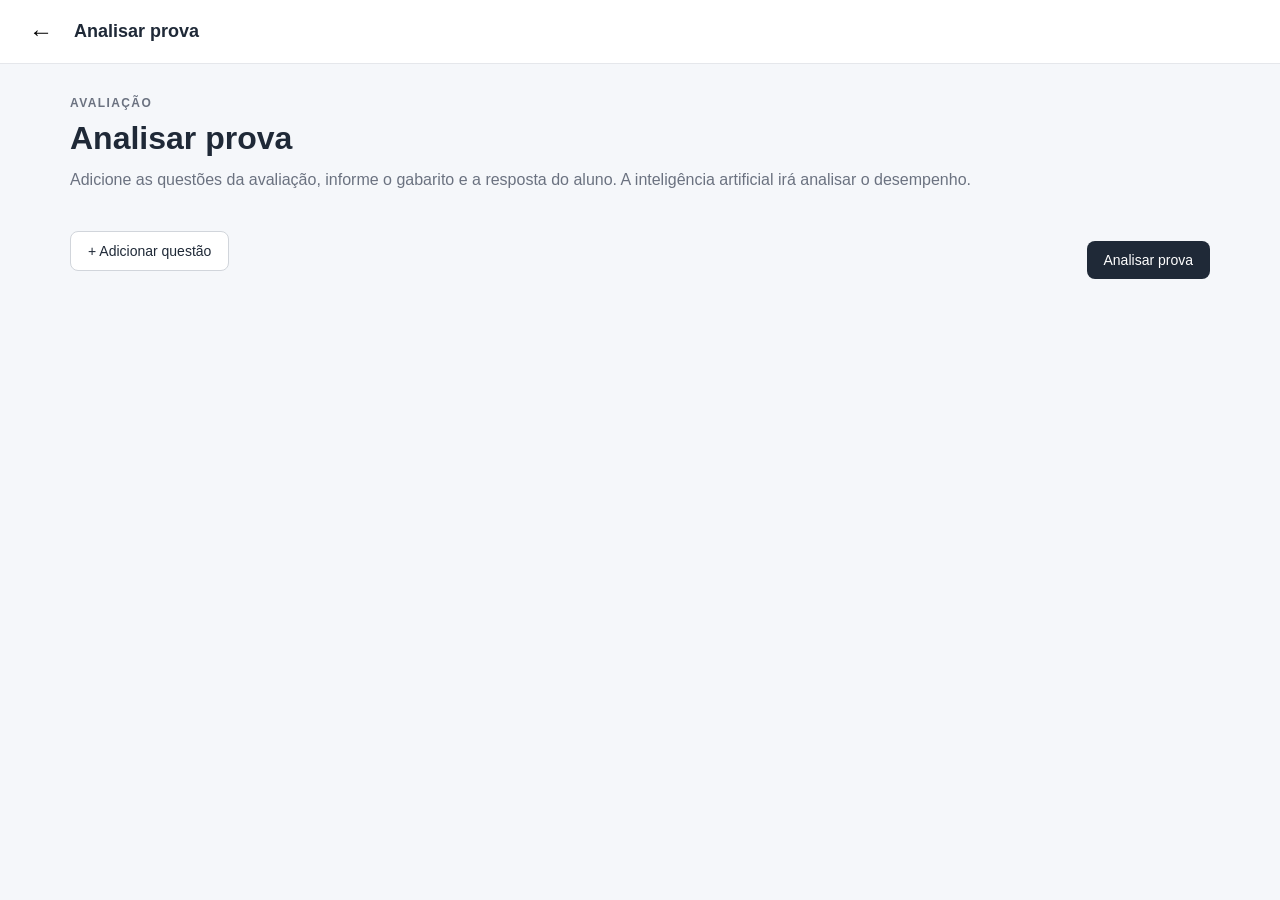
==== frontend/exam.html @ baf890ff "feat: integrate LLM analysis with authenticated frontend" ====
<!DOCTYPE html>
<html lang="pt-BR">

<head>
    <meta charset="UTF-8">
    <meta name="viewport" content="width=device-width, initial-scale=1.0">

    <title>Analisar Prova | Adaptive Learning</title>

    <link rel="stylesheet" href="css/style.css">
</head>

<body>

    <header class="topbar">

        <button id="back-button" class="back-button" type="button">
            ←
        </button>

        <div class="topbar-title">
            <span>Analisar prova</span>
        </div>

    </header>


    <main class="main-content">

        <div class="page-header">

            <p class="eyebrow">
                AVALIAÇÃO
            </p>

            <h1>Analisar prova</h1>

            <p>
                Adicione as questões da avaliação, informe o gabarito
                e a resposta do aluno. A inteligência artificial irá
                analisar o desempenho.
            </p>

        </div>


        <form id="exam-form">

            <div id="questions-container"></div>


            <div class="exam-actions">

                <button type="button" id="add-question" class="secondary-button">
                    + Adicionar questão
                </button>

                <button type="submit" class="primary-button">
                    Analisar prova
                </button>

            </div>

        </form>


        <div id="exam-message"></div>

    </main>


    <script src="js/exam.js"></script>

</body>

</html>
---- frontend/css/style.css ----
* {
    box-sizing: border-box;
    margin: 0;
    padding: 0;
}


body {
    font-family: Arial, sans-serif;
    background: #f5f7fa;
    color: #1f2937;
    min-height: 100vh;
}


/* TOPBAR */

.topbar {
    position: fixed;
    top: 0;
    left: 0;

    width: 100%;
    height: 64px;

    background: #ffffff;

    border-bottom: 1px solid #e5e7eb;

    display: flex;
    align-items: center;

    padding: 0 20px;

    z-index: 1000;
}


.menu-button {
    width: 42px;
    height: 42px;

    border: none;
    background: transparent;

    display: flex;
    flex-direction: column;

    justify-content: center;
    gap: 5px;

    cursor: pointer;
}


.menu-button span {
    display: block;

    width: 22px;
    height: 2px;

    background: #1f2937;

    border-radius: 2px;
}


.topbar-title {
    margin-left: 12px;

    font-size: 18px;
    font-weight: bold;
}


.topbar-user {
    margin-left: auto;

    font-size: 14px;
    color: #6b7280;
}


/* SIDEBAR */

.sidebar {
    position: fixed;

    top: 0;
    left: 0;

    width: 270px;
    height: 100vh;

    background: #ffffff;

    border-right: 1px solid #e5e7eb;

    transform: translateX(-100%);
    transition: transform 0.25s ease;

    z-index: 1100;

    display: flex;
    flex-direction: column;
}


.sidebar.open {
    transform: translateX(0);
}


.sidebar-header {
    height: 64px;

    display: flex;
    align-items: center;

    padding: 0 24px;

    border-bottom: 1px solid #e5e7eb;
}


.sidebar-header h2 {
    font-size: 18px;
}


.sidebar-nav {
    display: flex;
    flex-direction: column;

    padding: 20px 12px;
    gap: 6px;
}


.menu-item {
    width: 100%;

    border: none;
    background: transparent;

    padding: 12px 14px;

    border-radius: 8px;

    display: flex;
    align-items: center;

    gap: 12px;

    font-size: 15px;
    text-align: left;

    cursor: pointer;

    color: #4b5563;
}


.menu-item:hover {
    background: #f3f4f6;
}


.menu-item.active {
    background: #e9eefc;
    color: #1d4ed8;
    font-weight: bold;
}


.sidebar-footer {
    margin-top: auto;

    padding: 12px;

    border-top: 1px solid #e5e7eb;
}


.menu-item.logout:hover {
    background: #fee2e2;
    color: #b91c1c;
}


/* OVERLAY */

.overlay {
    position: fixed;

    inset: 0;

    background: rgba(0, 0, 0, 0.25);

    opacity: 0;
    pointer-events: none;

    transition: opacity 0.2s ease;

    z-index: 1050;
}


.overlay.active {
    opacity: 1;
    pointer-events: auto;
}


/* MAIN */

.main-content {
    padding: 96px 30px 40px;

    max-width: 1200px;

    margin: 0 auto;
}


.content-section {
    display: none;
}


.content-section.active-section {
    display: block;
}


/* TEXTOS */

.welcome-section {
    margin-bottom: 35px;
}


.eyebrow {
    font-size: 12px;
    font-weight: bold;

    letter-spacing: 1.4px;

    color: #6b7280;

    margin-bottom: 10px;
}


.welcome-section h1 {
    font-size: 36px;

    margin-bottom: 12px;
}


.welcome-text {
    max-width: 650px;

    color: #6b7280;

    line-height: 1.6;
}


.page-header {
    margin-bottom: 30px;
}


.page-header h1 {
    font-size: 32px;

    margin-bottom: 10px;
}


.page-header p:last-child {
    color: #6b7280;
    line-height: 1.6;
}


/* CARDS */

.dashboard-grid {
    display: grid;

    grid-template-columns: repeat(2, 1fr);

    gap: 20px;

    margin-bottom: 20px;
}


.dashboard-card {
    background: #ffffff;

    border: 1px solid #e5e7eb;

    border-radius: 14px;

    padding: 25px;

    box-shadow: 0 4px 14px rgba(0, 0, 0, 0.04);
}


.dashboard-card h3 {
    margin-bottom: 10px;
}


.dashboard-card p {
    color: #6b7280;

    line-height: 1.6;
}


.highlight-card {
    grid-column: span 2;

    display: flex;

    align-items: flex-start;

    gap: 20px;
}


.card-icon {
    font-size: 30px;
}


.primary-button {
    margin-top: 18px;

    padding: 11px 17px;

    border: none;

    border-radius: 8px;

    background: #1f2937;

    color: #ffffff;

    cursor: pointer;

    font-size: 14px;
}


.primary-button:hover {
    opacity: 0.9;
}


.empty-state {
    margin-top: 20px;

    padding: 15px;

    background: #f9fafb;

    border-radius: 8px;

    display: flex;
    flex-direction: column;

    gap: 5px;
}


.empty-state strong {
    font-size: 14px;
}


.empty-state span {
    font-size: 13px;
    color: #9ca3af;
}


/* INFO */

.info-card {
    background: #111827;

    color: white;

    border-radius: 14px;

    padding: 30px;

    display: grid;

    grid-template-columns: 1fr 1fr;

    gap: 35px;
}


.info-card .eyebrow {
    color: #9ca3af;
}


.info-card h2 {
    margin-bottom: 12px;
}


.info-card p {
    color: #d1d5db;

    line-height: 1.6;
}


.steps {
    display: flex;
    flex-direction: column;

    gap: 18px;
}


.step {
    display: flex;
    gap: 12px;
}


.step>span {
    min-width: 30px;
    height: 30px;

    border-radius: 50%;

    background: #374151;

    display: flex;
    align-items: center;
    justify-content: center;

    font-weight: bold;
}


.step strong {
    display: block;
    margin-bottom: 3px;
}


.step p {
    font-size: 14px;
}


/* COMING SOON */

.coming-soon-card {
    text-align: center;

    max-width: 700px;

    margin: 0 auto;

    padding: 50px;
}


.large-icon {
    display: block;

    font-size: 48px;

    margin-bottom: 20px;
}


.coming-soon-card h2 {
    margin-bottom: 12px;
}


.empty-large {
    text-align: center;

    padding: 70px 30px;

    max-width: 700px;

    margin: 0 auto;
}


/* PROFILE */

.profile-card {
    background: white;

    border: 1px solid #e5e7eb;

    border-radius: 14px;

    padding: 30px;

    display: flex;

    align-items: center;

    gap: 25px;

    max-width: 700px;
}


.profile-avatar {
    width: 80px;
    height: 80px;

    border-radius: 50%;

    background: #1f2937;
    color: white;

    display: flex;
    align-items: center;
    justify-content: center;

    font-size: 30px;
    font-weight: bold;
}


.profile-label {
    display: block;

    color: #9ca3af;

    font-size: 12px;

    margin-bottom: 5px;

    text-transform: uppercase;

    letter-spacing: 0.8px;
}


.profile-info h2 {
    margin-bottom: 18px;
}


.profile-info p {
    color: #6b7280;
}


/* ABOUT */

.section-title {
    margin-top: 30px;
    margin-bottom: 15px;
}


.technology-list {
    display: flex;

    flex-wrap: wrap;

    gap: 8px;
}


.technology-list span {
    background: #f3f4f6;

    padding: 7px 11px;

    border-radius: 6px;

    font-size: 13px;
}


.project-author {
    margin-top: 30px;

    color: #6b7280;
}


/* RESPONSIVE */

@media (max-width: 800px) {

    .dashboard-grid {
        grid-template-columns: 1fr;
    }


    .highlight-card {
        grid-column: span 1;
    }


    .info-card {
        grid-template-columns: 1fr;
    }


    .main-content {
        padding: 90px 18px 30px;
    }


    .welcome-section h1 {
        font-size: 30px;
    }


    .topbar-user {
        display: none;
    }

}

/* AUTH */

.auth-container {
    min-height: 100vh;

    display: flex;
    align-items: center;
    justify-content: center;

    padding: 20px;
}


.auth-card {
    width: 100%;
    max-width: 400px;

    background: #ffffff;

    padding: 32px;

    border-radius: 14px;

    border: 1px solid #e5e7eb;

    box-shadow: 0 8px 30px rgba(0, 0, 0, 0.06);
}


.auth-card h1 {
    text-align: center;

    margin-bottom: 8px;
}


.auth-subtitle {
    text-align: center;

    color: #6b7280;

    margin-bottom: 24px;
}


.form-group {
    margin-bottom: 18px;
}


.form-group label {
    display: block;

    margin-bottom: 6px;

    font-size: 14px;
}


.form-group input {
    width: 100%;

    padding: 11px 12px;

    border: 1px solid #d1d5db;

    border-radius: 8px;

    font-size: 15px;

    outline: none;
}


.form-group input:focus {
    border-color: #1d4ed8;
}


.auth-card form button {
    width: 100%;

    padding: 11px;

    border: none;

    border-radius: 8px;

    background: #1f2937;

    color: white;

    font-size: 15px;

    cursor: pointer;
}


.auth-card form button:hover {
    opacity: 0.9;
}


#login-message,
#register-message {
    margin-top: 15px;

    text-align: center;

    color: #6b7280;

    font-size: 14px;
}


.auth-link {
    margin-top: 20px;

    text-align: center;

    color: #6b7280;

    font-size: 14px;
}


.auth-link a {
    color: #1d4ed8;

    text-decoration: none;

    font-weight: bold;
}

.back-button {
    width: 42px;
    height: 42px;

    border: none;
    background: transparent;

    font-size: 24px;

    cursor: pointer;
}


.question-card {
    background: #ffffff;

    border: 1px solid #e5e7eb;
    border-radius: 14px;

    padding: 24px;

    margin-bottom: 20px;

    box-shadow: 0 4px 14px rgba(0, 0, 0, 0.04);
}


.question-card-header {
    display: flex;

    justify-content: space-between;
    align-items: center;

    margin-bottom: 22px;
}


.question-card-header h2 {
    font-size: 20px;
}


.remove-question {
    border: none;

    background: transparent;

    color: #b91c1c;

    cursor: pointer;

    font-size: 13px;
}


.form-group {
    margin-bottom: 18px;
}


.form-group label {
    display: block;

    margin-bottom: 7px;

    font-weight: bold;

    font-size: 14px;
}


.form-group textarea {
    width: 100%;

    min-height: 110px;

    padding: 12px;

    border: 1px solid #d1d5db;

    border-radius: 8px;

    resize: vertical;

    font-family: inherit;

    font-size: 14px;
}


.form-group textarea:focus {
    outline: none;

    border-color: #6b7280;

    box-shadow: 0 0 0 2px rgba(107, 114, 128, 0.1);
}


.exam-actions {
    display: flex;

    justify-content: space-between;
    align-items: center;

    gap: 15px;

    margin-top: 25px;
}


.secondary-button {
    padding: 11px 17px;

    border: 1px solid #d1d5db;

    border-radius: 8px;

    background: #ffffff;

    color: #1f2937;

    cursor: pointer;

    font-size: 14px;
}


.secondary-button:hover {
    background: #f3f4f6;
}


#exam-message {
    margin-top: 20px;

    text-align: center;

    color: #6b7280;
}


@media (max-width: 600px) {

    .exam-actions {
        flex-direction: column;
    }


    .exam-actions button {
        width: 100%;
    }

}

.performance-card {
    background: #ffffff;

    border: 1px solid #e5e7eb;

    border-radius: 14px;

    padding: 25px;

    margin-bottom: 35px;

    display: grid;

    grid-template-columns: repeat(4, 1fr);

    gap: 15px;

    box-shadow: 0 4px 14px rgba(0, 0, 0, 0.04);
}


.performance-item {
    display: flex;

    flex-direction: column;

    gap: 8px;

    padding: 10px;
}


.performance-label {
    color: #9ca3af;

    font-size: 12px;

    text-transform: uppercase;

    letter-spacing: 0.8px;
}


.performance-item strong {
    font-size: 28px;
}


.results-header {
    margin-bottom: 18px;
}


.question-result {
    background: #ffffff;

    border: 1px solid #e5e7eb;

    border-left: 4px solid #9ca3af;

    border-radius: 12px;

    padding: 24px;

    margin-bottom: 18px;

    box-shadow: 0 4px 14px rgba(0, 0, 0, 0.04);
}


.question-result.correct-result {
    border-left-color: #16a34a;
}


.question-result.incorrect-result {
    border-left-color: #dc2626;
}


.question-result-header {
    display: flex;

    align-items: center;

    justify-content: space-between;

    gap: 15px;

    margin-bottom: 22px;
}


.result-title {
    display: flex;

    align-items: center;

    gap: 10px;
}


.result-title h3 {
    font-size: 18px;
}


.status-icon {
    width: 30px;
    height: 30px;

    border-radius: 50%;

    display: flex;
    align-items: center;
    justify-content: center;

    font-weight: bold;
}


.correct-result .status-icon {
    background: #dcfce7;

    color: #15803d;
}


.incorrect-result .status-icon {
    background: #fee2e2;

    color: #b91c1c;
}


.topic-badge {
    padding: 6px 10px;

    border-radius: 6px;

    background: #f3f4f6;

    color: #4b5563;

    font-size: 12px;

    font-weight: bold;
}


.analysis-block {
    padding-top: 17px;

    margin-top: 17px;

    border-top: 1px solid #f0f0f0;
}


.analysis-label {
    display: block;

    margin-bottom: 7px;

    color: #9ca3af;

    font-size: 12px;

    text-transform: uppercase;

    letter-spacing: 0.7px;

    font-weight: bold;
}


.analysis-block p {
    color: #4b5563;

    line-height: 1.6;
}


.analysis-block ul {
    padding-left: 20px;

    color: #4b5563;

    line-height: 1.7;
}


.error-block {
    color: #991b1b;
}


.recommendations-card {
    margin-top: 35px;

    background: #ffffff;

    border: 1px solid #e5e7eb;

    border-radius: 14px;

    padding: 28px;

    box-shadow: 0 4px 14px rgba(0, 0, 0, 0.04);
}


.recommendations-card h2 {
    margin-bottom: 10px;
}


.recommendations-card>div>p:last-child {
    color: #6b7280;

    line-height: 1.6;
}


.recommendations-list {
    margin-top: 22px;

    padding-left: 20px;

    color: #4b5563;

    line-height: 1.8;
}


@media (max-width: 700px) {

    .performance-card {
        grid-template-columns: repeat(2, 1fr);
    }


    .question-result-header {
        align-items: flex-start;

        flex-direction: column;
    }


    .topic-badge {
        align-self: flex-start;
    }

}


@media (max-width: 450px) {

    .performance-card {
        grid-template-columns: 1fr;
    }

}
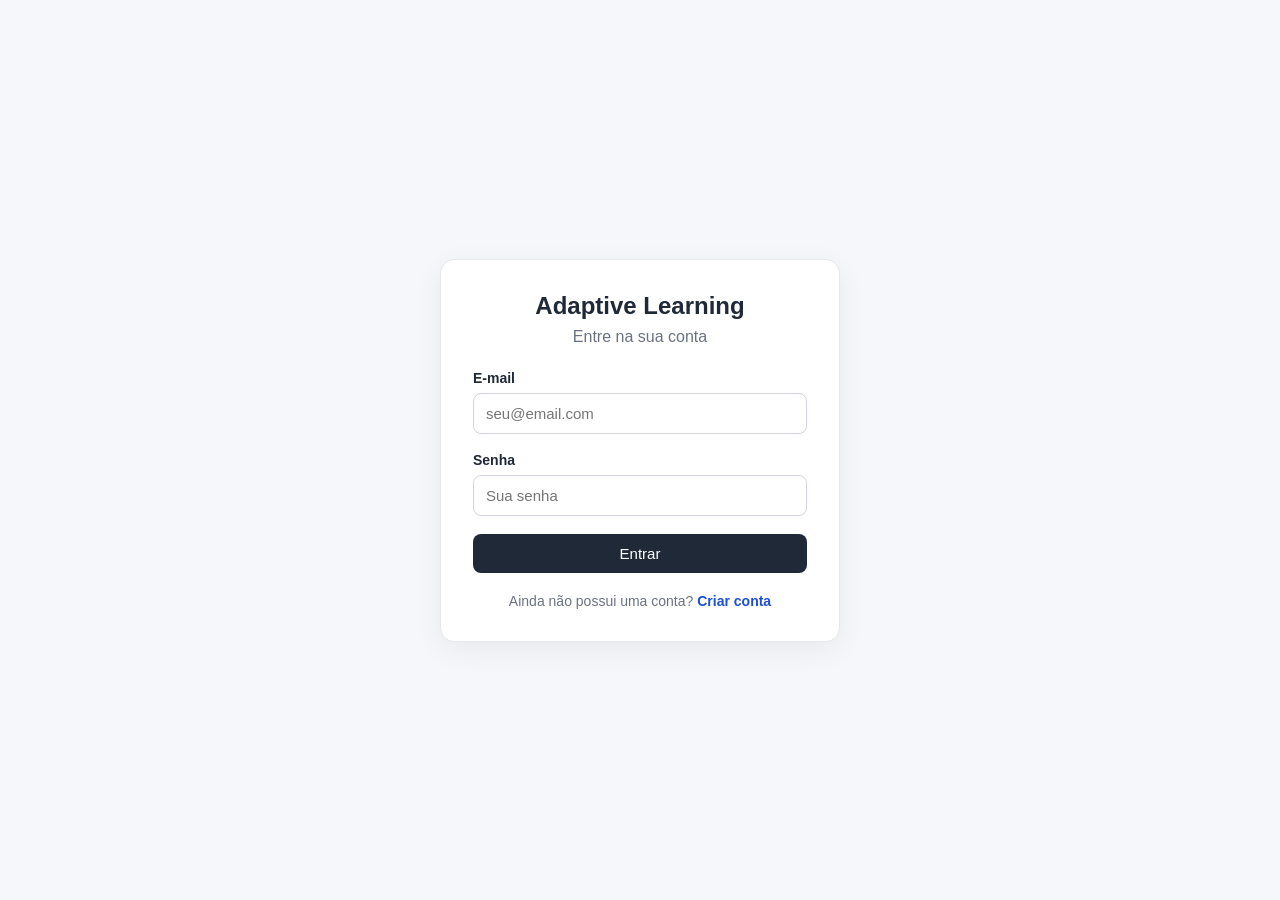
==== commit 792a44a6: "More OCR stuff" ====
--- a/frontend/exam.html
+++ b/frontend/exam.html
@@ -4,73 +4,28 @@
 <head>
     <meta charset="UTF-8">
     <meta name="viewport" content="width=device-width, initial-scale=1.0">
-
-    <title>Analisar Prova | Adaptive Learning</title>
-
+    <title>Avaliações | Adaptive Learning</title>
     <link rel="stylesheet" href="css/style.css">
 </head>
 
 <body>
-
     <header class="topbar">
-
-        <button id="back-button" class="back-button" type="button">
-            ←
-        </button>
-
-        <div class="topbar-title">
-            <span>Analisar prova</span>
-        </div>
-
+        <button id="back-button" class="back-button" type="button" aria-label="Voltar ao painel">←</button>
+        <div class="topbar-title"><span>Avaliações</span></div>
     </header>
 
-
     <main class="main-content">
-
         <div class="page-header">
-
-            <p class="eyebrow">
-                AVALIAÇÃO
-            </p>
-
-            <h1>Analisar prova</h1>
-
-            <p>
-                Adicione as questões da avaliação, informe o gabarito
-                e a resposta do aluno. A inteligência artificial irá
-                analisar o desempenho.
-            </p>
-
+            <p class="eyebrow">QUESTÕES E CORREÇÃO</p>
+            <h1 id="workflow-title">Carregando...</h1>
+            <p id="workflow-description">Preparando seu espaço de avaliações.</p>
         </div>
-
-
-        <form id="exam-form">
-
-            <div id="questions-container"></div>
-
-
-            <div class="exam-actions">
-
-                <button type="button" id="add-question" class="secondary-button">
-                    + Adicionar questão
-                </button>
-
-                <button type="submit" class="primary-button">
-                    Analisar prova
-                </button>
-
-            </div>
-
-        </form>
-
-
-        <div id="exam-message"></div>
-
+        <div id="exam-workflow" aria-live="polite">
+            <div class="empty-state"><strong>Carregando</strong><span>Conectando à API...</span></div>
+        </div>
     </main>
 
-
     <script src="js/exam.js"></script>
-
 </body>
 
-</html>+</html>
--- a/frontend/css/style.css
+++ b/frontend/css/style.css
@@ -13,6 +13,134 @@
 }
 
 
+.ocr-group {
+    border-top: 1px solid #e5e7eb;
+    margin-top: 20px;
+    padding-top: 20px;
+}
+
+
+.field-help,
+.ocr-status {
+    color: #6b7280;
+    font-size: 14px;
+    line-height: 1.45;
+    margin-top: 8px;
+}
+
+
+.ocr-controls {
+    align-items: center;
+    display: flex;
+    flex-wrap: wrap;
+    gap: 10px;
+    margin-top: 12px;
+}
+
+
+.ocr-controls input,
+.ocr-controls select {
+    background: #ffffff;
+    border: 1px solid #d1d5db;
+    border-radius: 6px;
+    color: #374151;
+    padding: 10px;
+}
+
+
+.ocr-controls .secondary-button {
+    margin: 0;
+}
+
+
+.answer-image-preview {
+    border: 1px solid #d1d5db;
+    border-radius: 8px;
+    cursor: crosshair;
+    display: block;
+    height: auto;
+    margin-top: 14px;
+    max-height: 70vh;
+    max-width: 100%;
+    touch-action: none;
+}
+
+
+.crop-controls {
+    align-items: center;
+    display: flex;
+    flex-wrap: wrap;
+    gap: 10px;
+    margin-top: 12px;
+}
+
+
+.crop-controls[hidden],
+.answer-image-preview[hidden] {
+    display: none;
+}
+
+
+.crop-controls span {
+    color: #4b5563;
+    font-size: 14px;
+    margin-right: 4px;
+}
+
+
+.crop-controls .secondary-button {
+    margin: 0;
+}
+
+
+.transcribe-answer:disabled,
+.use-image-crop:disabled {
+    cursor: not-allowed;
+    opacity: 0.55;
+}
+
+
+.analysis-duration {
+    color: #6b7280;
+    font-size: 14px;
+    margin: 12px 0 24px;
+    text-align: center;
+}
+
+
+.study-plan-item {
+    border-top: 1px solid #e5e7eb;
+    padding: 18px 0;
+}
+
+
+.study-plan-item:first-child {
+    border-top: 0;
+    padding-top: 0;
+}
+
+
+.study-plan-item h3 {
+    margin: 0;
+}
+
+
+.study-plan-item p {
+    line-height: 1.5;
+}
+
+
+.study-plan-item ul {
+    margin: 8px 0 14px;
+}
+
+
+.study-plan-meta {
+    color: #6b7280;
+    font-size: 14px;
+}
+
+
 /* TOPBAR */
 
 .topbar {
@@ -1191,4 +1319,872 @@
         grid-template-columns: 1fr;
     }
 
-}+}
+
+.users-list {
+    display: flex;
+    flex-direction: column;
+}
+
+
+.user-row {
+    padding: 18px 0;
+
+    border-bottom: 1px solid #e5e7eb;
+
+    display: flex;
+    align-items: center;
+    justify-content: space-between;
+
+    gap: 20px;
+}
+
+
+.user-row:last-child {
+    border-bottom: none;
+}
+
+
+.user-info {
+    display: flex;
+    flex-direction: column;
+
+    gap: 5px;
+}
+
+
+.user-info strong {
+    font-size: 15px;
+}
+
+
+.user-info span {
+    font-size: 13px;
+    color: #6b7280;
+}
+
+
+.user-meta {
+    display: flex;
+    align-items: center;
+
+    gap: 12px;
+}
+
+
+.role-badge {
+    padding: 5px 9px;
+
+    border-radius: 6px;
+
+    font-size: 11px;
+
+    font-weight: bold;
+}
+
+
+.role-badge.admin {
+    background: #ede9fe;
+    color: #6d28d9;
+}
+
+
+.role-badge.student {
+    background: #e0f2fe;
+    color: #0369a1;
+}
+
+
+.user-id {
+    color: #9ca3af;
+
+    font-size: 12px;
+}
+
+
+@media (max-width: 650px) {
+
+    .user-row {
+        align-items: flex-start;
+
+        flex-direction: column;
+    }
+
+
+    .user-meta {
+        width: 100%;
+    }
+
+}
+
+/* ============================== */
+/* ADMIN - USUÁRIOS               */
+/* ============================== */
+
+.users-list {
+    display: flex;
+    flex-direction: column;
+}
+
+
+.user-row {
+    display: grid;
+
+    grid-template-columns: 1fr auto auto;
+
+    align-items: center;
+
+    gap: 24px;
+
+    padding: 20px 0;
+
+    border-bottom: 1px solid #e5e7eb;
+}
+
+
+.user-row:last-child {
+    border-bottom: none;
+}
+
+
+.user-main {
+    display: flex;
+
+    align-items: center;
+
+    gap: 14px;
+
+    min-width: 0;
+}
+
+
+.user-avatar {
+    width: 44px;
+    height: 44px;
+
+    flex-shrink: 0;
+
+    border-radius: 50%;
+
+    background: #e5e7eb;
+
+    display: flex;
+    align-items: center;
+    justify-content: center;
+
+    font-size: 17px;
+    font-weight: bold;
+
+    color: #374151;
+}
+
+
+.user-avatar.admin {
+    background: #ede9fe;
+    color: #6d28d9;
+}
+
+
+.user-avatar.student {
+    background: #e0f2fe;
+    color: #0369a1;
+}
+
+
+.user-info {
+    display: flex;
+    flex-direction: column;
+
+    gap: 4px;
+
+    min-width: 0;
+}
+
+
+.user-info strong {
+    font-size: 15px;
+
+    white-space: nowrap;
+
+    overflow: hidden;
+
+    text-overflow: ellipsis;
+}
+
+
+.user-info span {
+    color: #6b7280;
+
+    font-size: 13px;
+
+    white-space: nowrap;
+
+    overflow: hidden;
+
+    text-overflow: ellipsis;
+}
+
+
+.user-details {
+    display: flex;
+
+    align-items: center;
+
+    gap: 10px;
+}
+
+
+.role-badge {
+    padding: 5px 9px;
+
+    border-radius: 6px;
+
+    font-size: 11px;
+
+    font-weight: bold;
+}
+
+
+.role-badge.admin {
+    background: #ede9fe;
+
+    color: #6d28d9;
+}
+
+
+.role-badge.student {
+    background: #e0f2fe;
+
+    color: #0369a1;
+}
+
+
+.role-badge.teacher {
+    background: #dcfce7;
+
+    color: #15803d;
+}
+
+
+.user-id {
+    color: #9ca3af;
+
+    font-size: 12px;
+}
+
+
+.user-actions {
+    display: flex;
+
+    align-items: center;
+
+    justify-content: flex-end;
+
+    gap: 7px;
+}
+
+
+.user-action-button {
+    border: 1px solid #d1d5db;
+
+    background: #ffffff;
+
+    color: #374151;
+
+    padding: 7px 12px;
+
+    border-radius: 6px;
+
+    font-size: 12px;
+
+    cursor: pointer;
+
+    white-space: nowrap;
+}
+
+
+.user-action-button:hover {
+    background: #f3f4f6;
+}
+
+
+.role-select {
+    max-width: 125px;
+    padding: 7px 8px;
+    border: 1px solid #d1d5db;
+    border-radius: 6px;
+    background: #ffffff;
+    color: #374151;
+}
+
+
+.assessment-section {
+    margin-top: 28px;
+}
+
+
+.assessment-section > h2,
+.submission-results > h3 {
+    margin-bottom: 14px;
+}
+
+
+.assessment-list {
+    display: grid;
+    gap: 12px;
+}
+
+
+.assessment-item {
+    display: flex;
+    justify-content: space-between;
+    align-items: center;
+    gap: 16px;
+    padding: 18px;
+    border: 1px solid #e5e7eb;
+    border-radius: 12px;
+    background: #ffffff;
+}
+
+
+.assessment-item > div {
+    display: grid;
+    gap: 6px;
+}
+
+
+.assessment-item span,
+.submission-card small {
+    color: #6b7280;
+    font-size: 13px;
+}
+
+
+.assessment-item .primary-button,
+.assessment-item .secondary-button {
+    flex: 0 0 auto;
+    margin: 0;
+}
+
+
+.teacher-question-card {
+    margin: 16px 0;
+    padding: 18px;
+    background: #f9fafb;
+    box-shadow: none;
+}
+
+
+.teacher-question-card .question-card-header {
+    margin-bottom: 14px;
+}
+
+
+.teacher-question-card .form-group:last-child {
+    margin-bottom: 0;
+}
+
+
+.assessment-question-text {
+    margin: 0 0 20px;
+    padding: 16px;
+    border-radius: 8px;
+    background: #f9fafb;
+    line-height: 1.6;
+    white-space: normal;
+}
+
+
+.student-question-card .primary-button:disabled,
+.assessment-form .primary-button:disabled {
+    cursor: wait;
+    opacity: 0.65;
+}
+
+
+.feedback-result,
+.submission-card {
+    margin-top: 16px;
+    padding: 18px;
+    border: 1px solid #e5e7eb;
+    border-radius: 10px;
+    background: #ffffff;
+    line-height: 1.6;
+}
+
+
+.feedback-result.correct {
+    border-color: #86efac;
+    background: #f0fdf4;
+}
+
+
+.feedback-result.incorrect {
+    border-color: #fca5a5;
+    background: #fef2f2;
+}
+
+
+.feedback-result h4 {
+    margin-bottom: 8px;
+}
+
+
+.feedback-result p,
+.submission-card p {
+    margin-top: 8px;
+    overflow-wrap: anywhere;
+}
+
+
+.feedback-result small {
+    display: block;
+    margin-top: 12px;
+    color: #6b7280;
+}
+
+
+.submission-card {
+    margin: 12px 0;
+}
+
+
+.submission-error {
+    margin-top: 12px;
+    color: #b91c1c;
+}
+
+
+@media (max-width: 700px) {
+    .assessment-item {
+        align-items: flex-start;
+        flex-direction: column;
+    }
+
+    .assessment-item .primary-button,
+    .assessment-item .secondary-button {
+        width: 100%;
+    }
+
+    .user-actions {
+        flex-wrap: wrap;
+    }
+}
+
+
+.delete-button {
+    color: #b91c1c;
+
+    border-color: #fecaca;
+}
+
+
+.delete-button:hover {
+    background: #fef2f2;
+}
+
+
+.current-user-label {
+    color: #9ca3af;
+
+    font-size: 12px;
+
+    font-weight: bold;
+}
+
+
+@media (max-width: 850px) {
+
+    .user-row {
+        grid-template-columns: 1fr auto;
+    }
+
+
+    .user-actions {
+        grid-column: 1 / -1;
+
+        justify-content: flex-start;
+    }
+
+}
+
+
+@media (max-width: 600px) {
+
+    .user-row {
+        grid-template-columns: 1fr;
+    }
+
+
+    .user-details {
+        justify-content: flex-start;
+    }
+
+
+    .user-actions {
+        width: 100%;
+    }
+
+
+    .delete-button {
+        width: 100%;
+    }
+
+}
+
+.history-list {
+    display: flex;
+    flex-direction: column;
+}
+
+
+.history-row {
+    display: flex;
+
+    justify-content: space-between;
+    align-items: center;
+
+    gap: 25px;
+
+    padding: 20px 0;
+
+    border-bottom: 1px solid #e5e7eb;
+}
+
+
+.history-row:last-child {
+    border-bottom: none;
+}
+
+
+.history-main {
+    display: flex;
+    flex-direction: column;
+
+    gap: 5px;
+}
+
+
+.history-main strong {
+    font-size: 15px;
+}
+
+
+.history-main span {
+    color: #9ca3af;
+
+    font-size: 13px;
+}
+
+
+.history-stats {
+    display: flex;
+
+    align-items: center;
+
+    gap: 14px;
+
+    color: #6b7280;
+
+    font-size: 13px;
+}
+
+
+.history-stats strong {
+    font-size: 18px;
+
+    color: #1f2937;
+}
+
+
+.history-correct {
+    color: #15803d;
+}
+
+
+.history-incorrect {
+    color: #b91c1c;
+}
+
+
+@media (max-width: 750px) {
+
+    .history-row {
+        align-items: flex-start;
+
+        flex-direction: column;
+    }
+
+
+    .history-stats {
+        flex-wrap: wrap;
+    }
+
+}
+
+.topic-performance-list {
+    display: flex;
+
+    flex-direction: column;
+
+    gap: 24px;
+}
+
+
+.topic-performance-row {
+    padding-bottom: 20px;
+
+    border-bottom: 1px solid #e5e7eb;
+}
+
+
+.topic-performance-row:last-child {
+    border-bottom: none;
+
+    padding-bottom: 0;
+}
+
+
+.topic-performance-header {
+    display: flex;
+
+    justify-content: space-between;
+
+    align-items: center;
+
+    gap: 15px;
+
+    margin-bottom: 10px;
+}
+
+
+.topic-performance-header strong {
+    font-size: 15px;
+}
+
+
+.topic-performance-header span {
+    font-weight: bold;
+
+    font-size: 14px;
+}
+
+
+.progress-bar {
+    width: 100%;
+
+    height: 8px;
+
+    background: #e5e7eb;
+
+    border-radius: 10px;
+
+    overflow: hidden;
+}
+
+
+.progress-fill {
+    height: 100%;
+
+    background: #1f2937;
+
+    border-radius: 10px;
+
+    transition: width 0.3s ease;
+}
+
+
+.topic-performance-footer {
+    display: flex;
+
+    gap: 15px;
+
+    margin-top: 8px;
+
+    color: #9ca3af;
+
+    font-size: 12px;
+}
+
+
+@media (max-width: 600px) {
+
+    .topic-performance-footer {
+        flex-wrap: wrap;
+    }
+
+}
+
+/* ============================== */
+/* INÍCIO - DESEMPENHO             */
+/* ============================== */
+
+.home-performance {
+    display: grid;
+
+    grid-template-columns: repeat(3, 1fr);
+
+    gap: 10px;
+
+    margin-top: 22px;
+}
+
+
+.home-performance-item {
+    padding: 12px;
+
+    background: #f9fafb;
+
+    border-radius: 8px;
+
+    display: flex;
+    flex-direction: column;
+
+    gap: 6px;
+}
+
+
+.home-performance-item span {
+    color: #9ca3af;
+
+    font-size: 11px;
+
+    text-transform: uppercase;
+
+    letter-spacing: 0.5px;
+}
+
+
+.home-performance-item strong {
+    font-size: 20px;
+}
+
+
+/* ============================== */
+/* INÍCIO - PRIORIDADES            */
+/* ============================== */
+
+.home-priority-list {
+    display: flex;
+
+    flex-direction: column;
+
+    gap: 10px;
+
+    margin-top: 20px;
+}
+
+
+.home-priority-row {
+    display: flex;
+
+    align-items: center;
+    justify-content: space-between;
+
+    gap: 15px;
+
+    padding: 11px 12px;
+
+    background: #f9fafb;
+
+    border-radius: 8px;
+}
+
+
+.home-priority-row div {
+    display: flex;
+
+    flex-direction: column;
+
+    gap: 4px;
+}
+
+
+.home-priority-row strong {
+    font-size: 13px;
+}
+
+
+.home-priority-row span {
+    color: #9ca3af;
+
+    font-size: 11px;
+}
+
+
+.home-priority-row>strong {
+    font-size: 16px;
+}
+
+
+/* ============================== */
+/* PLANO DE ESTUDOS                */
+/* ============================== */
+
+.study-plan-content {
+    display: flex;
+
+    flex-direction: column;
+
+    gap: 20px;
+}
+
+
+.study-plan-block {
+    padding: 20px;
+
+    background: #f9fafb;
+
+    border: 1px solid #e5e7eb;
+
+    border-radius: 10px;
+}
+
+
+.study-plan-block h3 {
+    margin-bottom: 12px;
+
+    font-size: 17px;
+}
+
+
+.study-plan-text {
+    color: #4b5563;
+
+    line-height: 1.7;
+
+    white-space: pre-wrap;
+}
+
+
+.study-plan-list {
+    display: flex;
+
+    flex-direction: column;
+
+    gap: 10px;
+}
+
+
+.study-plan-item {
+    padding: 12px 14px;
+
+    background: #ffffff;
+
+    border: 1px solid #e5e7eb;
+
+    border-radius: 8px;
+
+    color: #4b5563;
+
+    line-height: 1.6;
+}
+
+
+@media (max-width: 650px) {
+
+    .home-performance {
+        grid-template-columns: 1fr;
+    }
+
+}
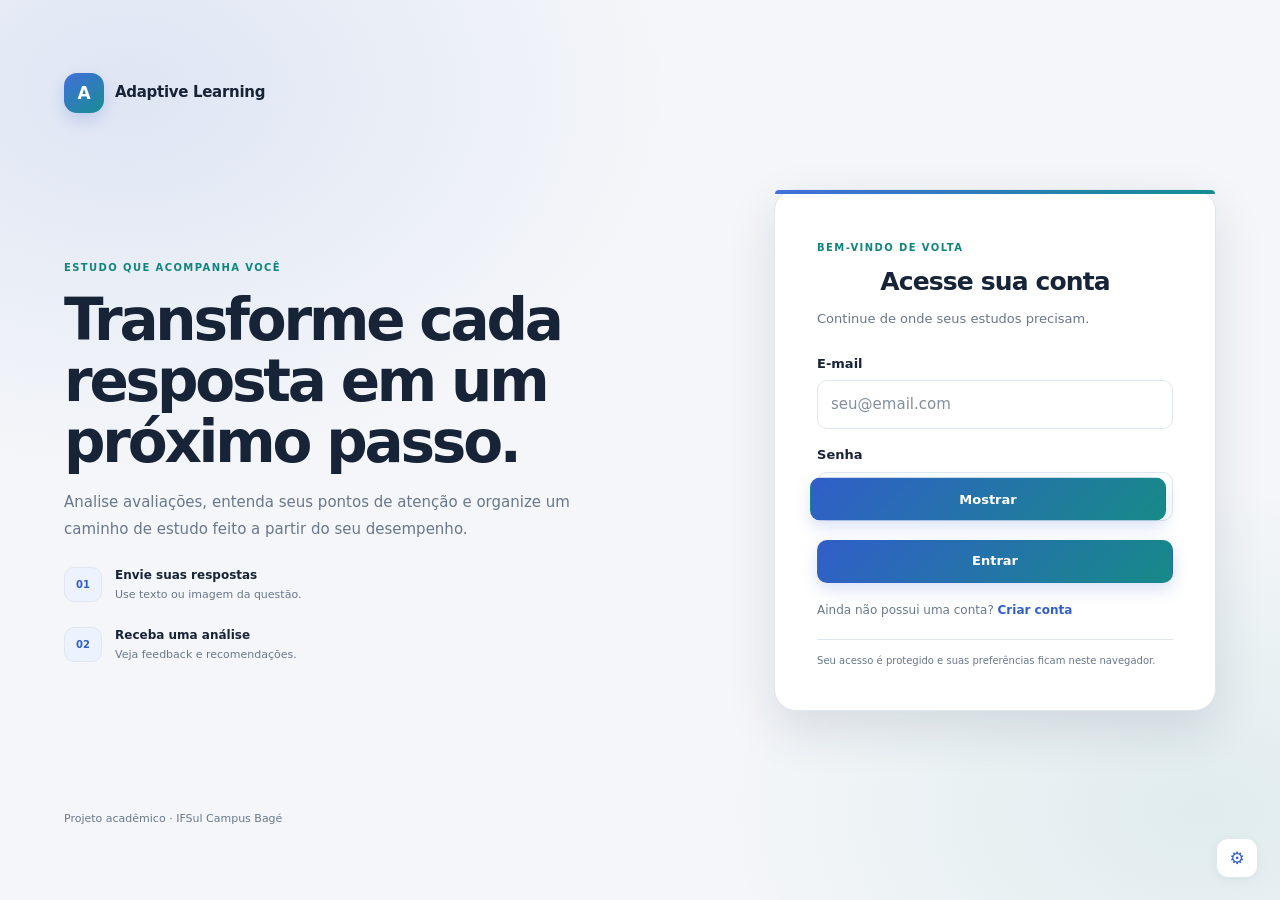
==== commit ca37fdfc: "frontend improved and small adjustments" ====
--- a/frontend/exam.html
+++ b/frontend/exam.html
@@ -4,14 +4,16 @@
 <head>
     <meta charset="UTF-8">
     <meta name="viewport" content="width=device-width, initial-scale=1.0">
+    <script src="js/theme-init.js"></script>
     <title>Avaliações | Adaptive Learning</title>
     <link rel="stylesheet" href="css/style.css">
+    <link rel="stylesheet" href="css/product.css">
 </head>
 
 <body>
     <header class="topbar">
         <button id="back-button" class="back-button" type="button" aria-label="Voltar ao painel">←</button>
-        <div class="topbar-title"><span>Avaliações</span></div>
+        <div class="topbar-title"><span>Avaliações</span><span class="topbar-context">Espaço de avaliações</span></div>
     </header>
 
     <main class="main-content">
@@ -25,6 +27,8 @@
         </div>
     </main>
 
+    <script defer src="https://vlibras.gov.br/app/vlibras-plugin.js"></script>
+    <script src="js/ui.js"></script>
     <script src="js/exam.js"></script>
 </body>
 
--- a/frontend/css/style.css
+++ b/frontend/css/style.css
@@ -49,6 +49,20 @@
 
 
 .ocr-controls .secondary-button {
+    margin: 0;
+}
+
+.document-import {
+    background: #f8fafc;
+    border: 1px solid #dbe5f1;
+    border-radius: 10px;
+    margin-bottom: 22px;
+    padding: 18px;
+}
+
+.document-import h3 {
+    color: #1e3a5f;
+    font-size: 16px;
     margin: 0;
 }
 
@@ -2188,3 +2202,620 @@
     }
 
 }
+
+
+/* Adaptive Learning refresh: visual system, accessibility and shared controls */
+:root {
+    color-scheme: light;
+    --page: #f2f5f9;
+    --surface: #ffffff;
+    --surface-raised: #ffffff;
+    --surface-soft: #f7f9fc;
+    --text: #142238;
+    --muted: #617087;
+    --muted-strong: #44536a;
+    --border: #dce4ee;
+    --brand: #2454a6;
+    --brand-strong: #173f88;
+    --brand-soft: #e9f0fc;
+    --teal: #0c837d;
+    --teal-soft: #e7f5f3;
+    --success: #16794b;
+    --success-soft: #e8f7ef;
+    --danger: #b33c45;
+    --danger-soft: #fff0f0;
+    --shadow-sm: 0 8px 22px rgba(25, 43, 70, 0.06);
+    --shadow-lg: 0 24px 60px rgba(20, 39, 67, 0.14);
+    --radius: 18px;
+    --text-scale: 1;
+}
+
+:root[data-theme="dark"] {
+    color-scheme: dark;
+    --page: #0e1622;
+    --surface: #151f2d;
+    --surface-raised: #1b2838;
+    --surface-soft: #1a2635;
+    --text: #ecf2fa;
+    --muted: #a4b2c4;
+    --muted-strong: #c7d2e0;
+    --border: #334255;
+    --brand: #8bb5ff;
+    --brand-strong: #bad2ff;
+    --brand-soft: #203653;
+    --teal: #71d6ca;
+    --teal-soft: #193b3b;
+    --success: #78d7a7;
+    --success-soft: #19382e;
+    --danger: #ff9da4;
+    --danger-soft: #40252d;
+    --shadow-sm: 0 8px 24px rgba(0, 0, 0, 0.2);
+    --shadow-lg: 0 24px 60px rgba(0, 0, 0, 0.38);
+}
+
+:root[data-contrast="high"] {
+    --border: #617087;
+    --muted: #42516a;
+}
+
+:root[data-theme="dark"][data-contrast="high"] {
+    --border: #b0bfd2;
+    --muted: #e1e9f3;
+    --muted-strong: #f2f6fc;
+}
+
+html {
+    scroll-behavior: smooth;
+    scroll-padding-top: 88px;
+}
+
+body {
+    background:
+        radial-gradient(ellipse at 6% 0%, rgba(73, 126, 205, 0.09), transparent 34rem),
+        radial-gradient(ellipse at 96% 20%, rgba(25, 154, 145, 0.06), transparent 32rem),
+        var(--page);
+    color: var(--text);
+    font-family: Inter, ui-sans-serif, system-ui, -apple-system, BlinkMacSystemFont, "Segoe UI", sans-serif;
+    font-size: 16px;
+    line-height: 1.55;
+    transition: background-color 180ms ease, color 180ms ease;
+}
+
+body,
+.topbar,
+.sidebar,
+.dashboard-card,
+.question-card,
+.performance-card,
+.info-card,
+.assessment-item,
+.submission-card,
+.feedback-result,
+.auth-card,
+.recommendations-card,
+.question-result,
+.document-import {
+    color: var(--text);
+}
+
+.topbar,
+.sidebar,
+.dashboard-card,
+.question-card,
+.performance-card,
+.info-card,
+.assessment-item,
+.submission-card,
+.feedback-result,
+.auth-card,
+.recommendations-card,
+.question-result {
+    background: var(--surface);
+    border-color: var(--border);
+}
+
+.topbar {
+    height: 72px;
+    background: color-mix(in srgb, var(--surface) 92%, transparent);
+    border-bottom: 1px solid var(--border);
+    box-shadow: 0 4px 20px rgba(25, 43, 70, 0.035);
+    backdrop-filter: blur(16px);
+    padding: 0 clamp(16px, 3vw, 34px);
+}
+
+.topbar-title {
+    align-items: center;
+    color: var(--text);
+    display: flex;
+    font-size: 17px;
+    font-weight: 750;
+    letter-spacing: -0.025em;
+}
+
+body:has(#sidebar) .topbar-title::before,
+.auth-card h1::before {
+    align-items: center;
+    background: linear-gradient(140deg, #2f69bb, #16a69a);
+    border-radius: 11px;
+    color: white;
+    content: "A";
+    display: inline-flex;
+    flex: 0 0 auto;
+    font-size: 17px;
+    font-weight: 850;
+    height: 34px;
+    justify-content: center;
+    margin-right: 11px;
+    width: 34px;
+}
+
+.menu-button,
+.back-button {
+    align-items: center;
+    border-radius: 12px;
+    color: var(--muted-strong);
+    display: inline-flex;
+    justify-content: center;
+    transition: background 160ms ease, color 160ms ease, transform 160ms ease;
+}
+
+.menu-button:hover,
+.back-button:hover {
+    background: var(--brand-soft);
+    color: var(--brand);
+    transform: translateY(-1px);
+}
+
+.menu-button span { background: currentColor; }
+.topbar-user { color: var(--muted); font-weight: 650; }
+body:has(#sidebar) .topbar-user { margin-right: 54px; }
+
+.sidebar {
+    border-right: 1px solid var(--border);
+    box-shadow: 20px 0 50px rgba(16, 32, 56, 0.12);
+    width: min(300px, 88vw);
+}
+
+.sidebar-header {
+    border-bottom-color: var(--border);
+    padding: 0 24px;
+}
+
+.sidebar-header h2 {
+    color: var(--text);
+    font-size: 17px;
+    font-weight: 780;
+    letter-spacing: -0.025em;
+}
+
+.menu-item {
+    border-radius: 12px;
+    color: var(--muted-strong);
+    font-weight: 620;
+    min-height: 46px;
+    transition: background 160ms ease, color 160ms ease, transform 160ms ease;
+}
+
+.menu-item:hover { background: var(--surface-soft); color: var(--text); transform: translateX(2px); }
+.menu-item.active { background: var(--brand-soft); color: var(--brand); }
+.menu-item.logout:hover { background: var(--danger-soft); color: var(--danger); }
+.sidebar-footer { border-top-color: var(--border); }
+
+.main-content {
+    max-width: 1280px;
+    padding: 112px clamp(18px, 4vw, 54px) 64px;
+}
+
+.welcome-section {
+    background:
+        radial-gradient(circle at 90% 10%, rgba(95, 177, 190, 0.2), transparent 16rem),
+        linear-gradient(125deg, #173f78 0%, #225aa2 54%, #117e83 100%);
+    border: 1px solid rgba(255, 255, 255, 0.2);
+    border-radius: 26px;
+    box-shadow: 0 22px 50px rgba(26, 68, 123, 0.2);
+    color: #fff;
+    margin-bottom: 28px;
+    overflow: hidden;
+    padding: clamp(28px, 5vw, 54px);
+    position: relative;
+}
+
+.welcome-section::after {
+    border: 1px solid rgba(255, 255, 255, 0.14);
+    border-radius: 50%;
+    content: "";
+    height: 290px;
+    position: absolute;
+    right: -85px;
+    top: -165px;
+    width: 290px;
+}
+
+.welcome-section .eyebrow { color: #b9e4e9; }
+.welcome-section h1 { color: #fff; font-size: clamp(32px, 4vw, 46px); letter-spacing: -0.045em; margin: 8px 0 12px; }
+.welcome-section .welcome-text { color: rgba(255,255,255,.82); max-width: 650px; }
+
+.eyebrow {
+    color: var(--teal);
+    font-size: 11px;
+    font-weight: 800;
+    letter-spacing: 0.15em;
+}
+
+.page-header { margin-bottom: 28px; }
+.page-header h1 { color: var(--text); font-size: clamp(30px, 4vw, 40px); letter-spacing: -0.04em; line-height: 1.14; }
+.page-header p:last-child { color: var(--muted); max-width: 760px; }
+
+.dashboard-grid { gap: 18px; }
+.dashboard-card,
+.question-card,
+.performance-card,
+.info-card,
+.question-result,
+.recommendations-card,
+.assessment-item,
+.submission-card,
+.feedback-result,
+.auth-card {
+    border-radius: var(--radius);
+    box-shadow: var(--shadow-sm);
+}
+
+.dashboard-card {
+    padding: clamp(22px, 3vw, 30px);
+    transition: border-color 180ms ease, box-shadow 180ms ease, transform 180ms ease;
+}
+
+.dashboard-grid > .dashboard-card:hover,
+.assessment-item:hover {
+    border-color: color-mix(in srgb, var(--brand) 35%, var(--border));
+    box-shadow: var(--shadow-lg);
+    transform: translateY(-3px);
+}
+
+.dashboard-card h2,
+.dashboard-card h3,
+.info-card h2,
+.recommendations-card h2 { color: var(--text); letter-spacing: -0.025em; }
+.dashboard-card p,
+.info-card p,
+.recommendations-card p { color: var(--muted); }
+
+.highlight-card {
+    background: linear-gradient(135deg, var(--surface), var(--brand-soft));
+    border-color: color-mix(in srgb, var(--brand) 24%, var(--border));
+    grid-column: span 2;
+}
+
+.card-icon {
+    align-items: center;
+    background: var(--brand-soft);
+    border: 1px solid color-mix(in srgb, var(--brand) 20%, transparent);
+    border-radius: 15px;
+    color: var(--brand);
+    display: flex;
+    height: 54px;
+    justify-content: center;
+    margin-bottom: 18px;
+    width: 54px;
+}
+
+.primary-button,
+.auth-card form button {
+    background: linear-gradient(135deg, #2458a7, #1b7795);
+    border: 1px solid rgba(255,255,255,.15);
+    border-radius: 11px;
+    box-shadow: 0 8px 18px rgba(36, 88, 167, 0.2);
+    color: #fff;
+    cursor: pointer;
+    font: inherit;
+    font-size: 14px;
+    font-weight: 720;
+    min-height: 44px;
+    padding: 11px 18px;
+    transition: box-shadow 160ms ease, filter 160ms ease, transform 160ms ease;
+}
+
+.primary-button:hover,
+.auth-card form button:hover { box-shadow: 0 12px 24px rgba(36, 88, 167, 0.28); filter: saturate(1.12); transform: translateY(-1px); }
+.primary-button:active,
+.auth-card form button:active { transform: translateY(0); }
+.primary-button:disabled,
+.secondary-button:disabled,
+button:disabled { cursor: not-allowed; filter: grayscale(.2); opacity: .62; transform: none; }
+
+.secondary-button {
+    background: var(--surface);
+    border: 1px solid var(--border);
+    border-radius: 11px;
+    color: var(--text);
+    font: inherit;
+    font-size: 14px;
+    font-weight: 650;
+    min-height: 42px;
+    padding: 9px 15px;
+    transition: background 160ms ease, border-color 160ms ease, transform 160ms ease;
+}
+
+.secondary-button:hover { background: var(--surface-soft); border-color: var(--brand); color: var(--brand); transform: translateY(-1px); }
+
+.home-performance-item,
+.home-priority-row,
+.study-plan-block,
+.study-plan-item,
+.assessment-question-text {
+    background: var(--surface-soft);
+    border-color: var(--border);
+    color: var(--text);
+}
+
+.home-performance-item { border: 1px solid var(--border); border-radius: 12px; }
+.home-performance-item span,
+.home-priority-row span,
+.study-plan-meta { color: var(--muted); }
+.home-priority-row { border: 1px solid var(--border); }
+.info-card { padding: clamp(22px, 3vw, 32px); }
+.step { background: var(--surface-soft); border: 1px solid var(--border); border-radius: 14px; }
+.step > span { background: var(--brand); color: #fff; }
+
+.content-section { animation: section-enter 260ms ease both; }
+@keyframes section-enter { from { opacity: .5; transform: translateY(6px); } to { opacity: 1; transform: translateY(0); } }
+
+.question-card { padding: clamp(18px, 3vw, 28px); }
+.teacher-question-card { background: var(--surface-soft); }
+.question-card-header h2,
+.question-card-header h3 { color: var(--text); }
+.remove-question { border: 1px solid transparent; border-radius: 8px; padding: 6px 10px; }
+.remove-question:hover { background: var(--danger-soft); border-color: var(--border); }
+
+.form-group label { color: var(--text); font-size: 14px; font-weight: 720; }
+.form-group input,
+.form-group textarea,
+.ocr-controls input,
+.ocr-controls select,
+.role-select {
+    background: var(--surface);
+    border: 1px solid var(--border);
+    border-radius: 11px;
+    color: var(--text);
+    font: inherit;
+    transition: border-color 160ms ease, box-shadow 160ms ease, background 160ms ease;
+}
+
+.form-group input,
+.form-group textarea { padding: 13px 14px; }
+.form-group textarea { line-height: 1.65; }
+.form-group input::placeholder,
+.form-group textarea::placeholder { color: color-mix(in srgb, var(--muted) 75%, transparent); }
+.form-group input:focus,
+.form-group textarea:focus,
+.ocr-controls input:focus,
+.ocr-controls select:focus,
+.role-select:focus { border-color: var(--brand); box-shadow: 0 0 0 4px color-mix(in srgb, var(--brand) 18%, transparent); outline: none; }
+.field-help,
+.ocr-status { color: var(--muted); }
+.ocr-group { border-top-color: var(--border); }
+.document-import { background: linear-gradient(145deg, var(--surface-soft), var(--brand-soft)); border-color: var(--border); border-radius: 16px; }
+.document-import h3 { color: var(--text); }
+.ocr-controls input[type="file"] { max-width: 100%; }
+.answer-image-preview { border-color: var(--border); box-shadow: var(--shadow-sm); }
+.crop-controls span { color: var(--muted-strong); }
+
+.assessment-section { margin-top: 30px; }
+.assessment-section > h2,
+.submission-results > h3,
+.results-header h2 { color: var(--text); font-size: 22px; letter-spacing: -0.025em; }
+.assessment-item { padding: 20px; transition: transform 160ms ease, box-shadow 160ms ease; }
+.assessment-item > div { gap: 5px; }
+.assessment-item > div strong { font-size: 16px; }
+.assessment-item span,
+.submission-card small { color: var(--muted); }
+.submission-card { line-height: 1.7; }
+.assessment-question-text { border: 1px solid var(--border); border-radius: 13px; }
+.student-question-card { border-left: 4px solid var(--teal); }
+.student-feedback { scroll-margin-top: 90px; }
+.feedback-result.correct { background: var(--success-soft); border-color: color-mix(in srgb, var(--success) 45%, var(--border)); }
+.feedback-result.incorrect { background: var(--danger-soft); border-color: color-mix(in srgb, var(--danger) 45%, var(--border)); }
+.feedback-result.correct h4 { color: var(--success); }
+.feedback-result.incorrect h4 { color: var(--danger); }
+.submission-error { color: var(--danger); font-weight: 650; }
+.ocr-status { min-height: 1.5em; }
+
+.performance-card { gap: 12px; padding: clamp(20px, 3vw, 30px); }
+.performance-item { background: var(--surface-soft); border: 1px solid var(--border); border-radius: 14px; padding: 17px; }
+.performance-label { color: var(--muted); font-size: 12px; font-weight: 750; letter-spacing: .06em; text-transform: uppercase; }
+.performance-item strong { color: var(--text); font-size: 28px; letter-spacing: -.04em; }
+.question-result { padding: clamp(18px, 3vw, 26px); }
+.question-result.correct-result { border-left: 4px solid var(--success); }
+.question-result.incorrect-result { border-left: 4px solid var(--danger); }
+.topic-badge { background: var(--brand-soft); color: var(--brand); }
+.analysis-block { border-color: var(--border); }
+.analysis-label { color: var(--muted); font-size: 11px; font-weight: 800; letter-spacing: .09em; text-transform: uppercase; }
+.analysis-block p,
+.analysis-block strong { color: var(--text); }
+.error-block { background: var(--danger-soft); border-color: color-mix(in srgb, var(--danger) 25%, var(--border)); }
+.recommendations-card { padding: clamp(22px, 4vw, 38px); }
+.recommendations-card li { color: var(--text); }
+
+.auth-container {
+    background:
+        radial-gradient(ellipse at 20% 18%, rgba(49, 111, 189, .13), transparent 30rem),
+        radial-gradient(ellipse at 84% 82%, rgba(13, 143, 135, .1), transparent 28rem),
+        var(--page);
+    padding: 32px 20px;
+}
+
+.auth-card {
+    border-radius: 23px;
+    box-shadow: var(--shadow-lg);
+    max-width: 440px;
+    overflow: hidden;
+    padding: clamp(28px, 5vw, 42px);
+    position: relative;
+}
+
+.auth-card::before { background: linear-gradient(90deg, #2f69bb, #16a69a); content: ""; height: 5px; inset: 0 0 auto; position: absolute; }
+.auth-card h1 { align-items: center; display: flex; font-size: 25px; justify-content: center; letter-spacing: -.035em; margin-bottom: 10px; }
+.auth-card h1::before { height: 40px; width: 40px; }
+.auth-subtitle { color: var(--muted); }
+.auth-link { color: var(--muted); }
+.auth-link a { color: var(--brand); }
+#login-message,
+#register-message { color: var(--muted-strong); }
+.technology-list span { background: var(--brand-soft); border: 1px solid var(--border); border-radius: 999px; color: var(--brand); font-weight: 650; }
+.project-author { color: var(--muted); }
+
+.empty-state {
+    background: var(--surface-soft);
+    border: 1px dashed var(--border);
+    border-radius: 14px;
+    color: var(--muted);
+    padding: 22px;
+}
+
+.empty-state strong { color: var(--text); }
+.empty-state span { color: var(--muted); }
+
+button, input, textarea, select, a { -webkit-tap-highlight-color: transparent; }
+button { font-family: inherit; }
+:focus-visible { outline: 3px solid #4c91eb; outline-offset: 3px; }
+::selection { background: rgba(67, 130, 213, .25); color: var(--text); }
+
+.skip-link {
+    background: var(--text);
+    border-radius: 9px;
+    color: var(--surface);
+    left: 14px;
+    padding: 10px 14px;
+    position: fixed;
+    top: 10px;
+    transform: translateY(-160%);
+    transition: transform 140ms ease;
+    z-index: 3000;
+}
+
+.skip-link:focus { transform: translateY(0); }
+
+.accessibility-tools { position: fixed; right: 20px; top: 14px; z-index: 1600; }
+.accessibility-trigger {
+    align-items: center;
+    background: var(--surface);
+    border: 1px solid var(--border);
+    border-radius: 13px;
+    box-shadow: var(--shadow-sm);
+    color: var(--brand);
+    cursor: pointer;
+    display: flex;
+    font-size: 15px;
+    font-weight: 850;
+    height: 42px;
+    justify-content: center;
+    width: 46px;
+}
+.accessibility-trigger:hover { background: var(--brand-soft); }
+.accessibility-panel {
+    background: var(--surface);
+    border: 1px solid var(--border);
+    border-radius: 17px;
+    box-shadow: var(--shadow-lg);
+    color: var(--text);
+    margin-top: 10px;
+    padding: 18px;
+    position: absolute;
+    right: 0;
+    width: min(365px, calc(100vw - 28px));
+}
+.accessibility-panel[hidden] { display: none; }
+.accessibility-panel-heading { align-items: flex-start; display: flex; justify-content: space-between; margin-bottom: 11px; }
+.accessibility-panel-heading .eyebrow { font-size: 10px; margin: 0 0 2px; }
+.accessibility-panel-heading h2 { color: var(--text); font-size: 17px; letter-spacing: -.02em; }
+.accessibility-close { background: transparent; border: 0; border-radius: 8px; color: var(--muted); cursor: pointer; font-size: 24px; line-height: 1; padding: 2px 8px; }
+.accessibility-close:hover { background: var(--surface-soft); color: var(--text); }
+.accessibility-option { align-items: center; border-top: 1px solid var(--border); display: flex; gap: 12px; justify-content: space-between; padding: 13px 0; }
+.accessibility-option > div:first-child { display: grid; gap: 2px; }
+.accessibility-option strong { color: var(--text); font-size: 13px; }
+.accessibility-option span { color: var(--muted); font-size: 11px; }
+.preference-toggle,
+.text-scale-controls button { background: var(--surface-soft); border: 1px solid var(--border); border-radius: 9px; color: var(--text); cursor: pointer; font: inherit; font-size: 11px; font-weight: 700; min-height: 34px; padding: 6px 9px; white-space: nowrap; }
+.preference-toggle[aria-pressed="true"] { background: var(--brand-soft); border-color: var(--brand); color: var(--brand); }
+.text-scale-controls { display: flex; gap: 5px; }
+.text-scale-controls button { color: var(--brand); font-size: 13px; }
+.accessibility-note { border-top: 1px solid var(--border); color: var(--muted); font-size: 11px; margin: 0; padding-top: 11px; }
+
+:root[data-theme="dark"] body { background: radial-gradient(ellipse at 8% 0%, rgba(69, 118, 190, .12), transparent 32rem), var(--page); }
+:root[data-theme="dark"] .topbar { box-shadow: 0 4px 24px rgba(0,0,0,.18); }
+:root[data-theme="dark"] .welcome-section { background: radial-gradient(circle at 90% 10%, rgba(95,177,190,.18), transparent 16rem), linear-gradient(125deg, #142d4d 0%, #1b4777 55%, #12545d 100%); }
+:root[data-theme="dark"] .highlight-card { background: linear-gradient(135deg, var(--surface), var(--brand-soft)); }
+:root[data-theme="dark"] .primary-button,
+:root[data-theme="dark"] .auth-card form button { background: linear-gradient(135deg, #356fbd, #177e83); color: #fff; }
+:root[data-theme="dark"] .auth-link a { color: #9cc2ff; }
+:root[data-theme="dark"] .user-action-button { background: var(--surface); border-color: var(--border); color: var(--text); }
+:root[data-theme="dark"] .role-select { background: var(--surface-raised); }
+:root[data-theme="dark"] .delete-button { color: var(--danger); }
+:root[data-theme="dark"] .feedback-result.correct { color: var(--text); }
+:root[data-theme="dark"] .feedback-result.incorrect { color: var(--text); }
+:root[data-theme="dark"] .error-block { color: var(--text); }
+:root[data-theme="dark"] .home-performance-item span { color: var(--muted); }
+
+:root[data-motion="reduced"] *,
+:root[data-motion="reduced"] *::before,
+:root[data-motion="reduced"] *::after {
+    animation-duration: .01ms !important;
+    animation-iteration-count: 1 !important;
+    scroll-behavior: auto !important;
+    transition-duration: .01ms !important;
+}
+
+@media (prefers-reduced-motion: reduce) {
+    *, *::before, *::after {
+        animation-duration: .01ms !important;
+        animation-iteration-count: 1 !important;
+        scroll-behavior: auto !important;
+        transition-duration: .01ms !important;
+    }
+}
+
+:root[data-contrast="high"] body,
+:root[data-contrast="high"] button,
+:root[data-contrast="high"] input,
+:root[data-contrast="high"] textarea,
+:root[data-contrast="high"] select { font-weight: 600; }
+:root[data-contrast="high"] .dashboard-card,
+:root[data-contrast="high"] .question-card,
+:root[data-contrast="high"] .performance-card,
+:root[data-contrast="high"] .assessment-item,
+:root[data-contrast="high"] .question-result { border-width: 2px; }
+
+@media (max-width: 760px) {
+    .accessibility-tools { right: 12px; top: 12px; }
+    .topbar { padding-left: 12px; padding-right: 70px; }
+    .topbar-title { font-size: 15px; }
+    .main-content { padding: 98px 16px 42px; }
+    .welcome-section { border-radius: 20px; padding: 28px 22px; }
+    .welcome-section h1 { font-size: 32px; }
+    .highlight-card { grid-column: auto; }
+    .dashboard-grid { grid-template-columns: 1fr; }
+    .performance-card { grid-template-columns: repeat(2, minmax(0, 1fr)); }
+    .assessment-item { align-items: stretch; }
+    .assessment-item .primary-button,
+    .assessment-item .secondary-button { width: 100%; }
+    .exam-actions { align-items: stretch; flex-direction: column; }
+    .exam-actions button { width: 100%; }
+    .ocr-controls { align-items: stretch; flex-direction: column; }
+    .ocr-controls input,
+    .ocr-controls select,
+    .ocr-controls button { max-width: 100%; width: 100%; }
+    .question-card-header { align-items: flex-start; gap: 10px; }
+    .user-row { grid-template-columns: 1fr; }
+    .user-actions { justify-content: flex-start; }
+}
+
+@media (max-width: 430px) {
+    .topbar-title { max-width: calc(100vw - 135px); overflow: hidden; text-overflow: ellipsis; white-space: nowrap; }
+    .welcome-section h1 { font-size: 29px; }
+    .performance-card { gap: 8px; padding: 13px; }
+    .performance-item { padding: 12px; }
+    .performance-item strong { font-size: 23px; }
+    .accessibility-panel { padding: 14px; }
+    .document-import { padding: 14px; }
+}
--- a/frontend/css/product.css
+++ b/frontend/css/product.css
@@ -0,0 +1,621 @@
+:root {
+    color-scheme: light;
+    --page: #f4f6f9;
+    --surface: #fff;
+    --surface-raised: #fff;
+    --surface-soft: #f7f9fc;
+    --text: #172336;
+    --muted: #69778c;
+    --muted-strong: #46566d;
+    --border: #e1e7ef;
+    --brand: #315ec9;
+    --brand-strong: #2449a8;
+    --brand-soft: #edf2ff;
+    --teal: #11857d;
+    --teal-soft: #e8f6f3;
+    --success: #17845a;
+    --success-soft: #e8f7ef;
+    --danger: #c04d58;
+    --danger-soft: #fff0f1;
+    --warning: #8a5b08;
+    --warning-soft: #fff6df;
+    --shadow-sm: 0 3px 12px rgba(26, 42, 68, .045), 0 1px 2px rgba(26, 42, 68, .035);
+    --shadow-lg: 0 18px 50px rgba(26, 42, 68, .12);
+    --radius: 18px;
+}
+
+:root[data-theme="dark"] {
+    color-scheme: dark;
+    --page: #0e1521;
+    --surface: #151f2d;
+    --surface-raised: #1b2838;
+    --surface-soft: #1a2635;
+    --text: #edf2f8;
+    --muted: #a5b1c1;
+    --muted-strong: #c5d0df;
+    --border: #334255;
+    --brand: #91b4ff;
+    --brand-strong: #b3ccff;
+    --brand-soft: #203452;
+    --teal: #72d8cf;
+    --teal-soft: #1d3d3e;
+    --success: #7ad7a8;
+    --success-soft: #19382e;
+    --danger: #ff9ca7;
+    --danger-soft: #40262f;
+    --warning: #f2c96e;
+    --warning-soft: #40371f;
+    --shadow-sm: 0 5px 18px rgba(0, 0, 0, .17);
+    --shadow-lg: 0 24px 60px rgba(0, 0, 0, .35);
+}
+
+:root[data-contrast="high"] { --border: #9aa8bc; --muted: #45556d; }
+:root[data-theme="dark"][data-contrast="high"] { --border: #a5b6cb; --muted: #e0e8f2; --muted-strong: #f0f4fa; }
+
+html { min-height: 100%; scroll-behavior: smooth; scroll-padding-top: 96px; }
+body {
+    min-height: 100vh;
+    background: var(--page);
+    color: var(--text);
+    font-family: Inter, ui-sans-serif, system-ui, -apple-system, BlinkMacSystemFont, "Segoe UI", sans-serif;
+    font-size: 15px;
+    line-height: 1.55;
+    transition: background-color .18s ease, color .18s ease;
+}
+:root[data-theme="dark"] body { background: var(--page); }
+button, input, textarea, select { font: inherit; }
+button, a { -webkit-tap-highlight-color: transparent; }
+button:focus-visible, a:focus-visible, input:focus-visible, textarea:focus-visible, select:focus-visible { outline: 3px solid color-mix(in srgb, var(--brand) 70%, white); outline-offset: 3px; }
+::selection { color: var(--text); background: color-mix(in srgb, var(--brand) 24%, transparent); }
+.sr-only { clip: rect(0,0,0,0); clip-path: inset(50%); height: 1px; overflow: hidden; position: absolute; white-space: nowrap; width: 1px; }
+.skip-link { z-index: 4000; background: var(--text); border-radius: 10px; color: var(--surface); left: 16px; padding: 10px 14px; position: fixed; top: 12px; transform: translateY(-160%); }
+.skip-link:focus { transform: translateY(0); }
+
+/* Shared application header and navigation */
+.topbar {
+    align-items: center;
+    backdrop-filter: blur(18px);
+    background: color-mix(in srgb, var(--surface) 91%, transparent);
+    border-bottom: 1px solid var(--border);
+    box-shadow: 0 3px 16px rgba(20, 35, 58, .035);
+    color: var(--text);
+    display: flex;
+    gap: 14px;
+    height: 76px;
+    left: 286px;
+    padding: 0 clamp(20px, 3vw, 42px);
+    position: fixed;
+    right: 0;
+    top: 0;
+    z-index: 1000;
+}
+body:has(#sidebar) .topbar { padding-right: 82px; }
+.menu-button { display: none; }
+.topbar-title { align-items: flex-start; color: var(--text); display: flex; flex-direction: column; font-size: 16px; font-weight: 760; gap: 0; letter-spacing: -.025em; margin: 0; }
+.topbar-title::before { display: none !important; }
+.topbar-context { color: var(--muted); font-size: 11px; font-weight: 520; letter-spacing: 0; }
+.nav-search-wrap {
+    align-items: center;
+    background: var(--surface-soft);
+    border: 1px solid var(--border);
+    border-radius: 12px;
+    color: var(--muted);
+    display: flex;
+    gap: 9px;
+    margin: 0 auto;
+    max-width: 390px;
+    min-height: 42px;
+    padding: 0 11px;
+    width: min(34vw, 390px);
+}
+.nav-search-wrap > span, .sidebar-search > span { font-size: 21px; line-height: 1; }
+.nav-search-wrap input, .sidebar-search input { background: transparent; border: 0; color: var(--text); min-width: 0; outline: 0; width: 100%; }
+.nav-search-wrap input::placeholder, .sidebar-search input::placeholder { color: var(--muted); }
+kbd { background: var(--surface); border: 1px solid var(--border); border-radius: 6px; box-shadow: 0 1px 0 var(--border); color: var(--muted-strong); font: 600 10px/1.4 ui-monospace, SFMono-Regular, Menlo, monospace; padding: 3px 6px; white-space: nowrap; }
+.topbar-user { align-items: center; color: var(--text); display: flex; gap: 10px; margin: 0; }
+.user-avatar { align-items: center; background: var(--brand-soft); border: 1px solid color-mix(in srgb, var(--brand) 22%, var(--border)); border-radius: 50%; color: var(--brand); display: flex; font-size: 12px; font-weight: 800; height: 38px; justify-content: center; width: 38px; }
+.user-topbar-copy { display: grid; line-height: 1.3; }
+.user-topbar-copy strong { color: var(--text); font-size: 12px; max-width: 160px; overflow: hidden; text-overflow: ellipsis; white-space: nowrap; }
+.user-topbar-copy small { color: var(--muted); font-size: 10px; }
+.sidebar {
+    background: var(--surface);
+    border-right: 1px solid var(--border);
+    box-shadow: none;
+    display: flex;
+    height: 100dvh;
+    left: 0;
+    overflow-y: auto;
+    position: fixed;
+    top: 0;
+    transform: none;
+    width: 286px;
+    z-index: 1200;
+}
+.sidebar-header { align-items: center; border-bottom: 0; gap: 11px; height: 88px; min-height: 88px; padding: 0 22px; }
+.brand-mark { align-items: center; background: linear-gradient(145deg, #426fdb, #168d93); border-radius: 13px; box-shadow: 0 7px 16px rgba(49, 94, 201, .2); color: #fff; display: inline-flex; flex: 0 0 auto; font-size: 17px; font-weight: 850; height: 40px; justify-content: center; width: 40px; }
+.sidebar-header h2 { color: var(--text); font-size: 14px; font-weight: 780; letter-spacing: -.025em; }
+.sidebar-header > div > span { color: var(--muted); display: block; font-size: 10px; margin-top: 2px; }
+.sidebar-close { display: none; }
+.sidebar-search { align-items: center; background: var(--surface-soft); border: 1px solid var(--border); border-radius: 11px; color: var(--muted); display: flex; gap: 9px; margin: 0 16px 18px; min-height: 40px; padding: 0 11px; }
+.sidebar-search input { font-size: 12px; }
+.sidebar-nav { display: flex; flex-direction: column; gap: 5px; padding: 0 12px 18px; }
+.nav-group-label { color: var(--muted); font-size: 9px; font-weight: 800; letter-spacing: .12em; padding: 8px 12px 5px; }
+.nav-group-label-secondary { margin-top: 14px; }
+.menu-item { align-items: center; border: 0; border-radius: 11px; color: var(--muted-strong); display: flex; font-size: 13px; font-weight: 610; gap: 12px; min-height: 44px; padding: 9px 12px; text-align: left; transition: color .16s ease, background .16s ease, transform .16s ease; }
+.menu-item[hidden] { display: none !important; }
+.menu-item > span:first-child { align-items: center; color: currentColor; display: inline-flex; flex: 0 0 auto; height: 20px; justify-content: center; width: 20px; }
+.menu-item svg { fill: none; height: 19px; stroke: currentColor; stroke-linecap: round; stroke-linejoin: round; stroke-width: 1.65; width: 19px; }
+.menu-item:hover { background: var(--surface-soft); color: var(--text); transform: translateX(2px); }
+.menu-item.active { background: var(--brand-soft); color: var(--brand-strong); font-weight: 740; }
+.sidebar-footer { border-top: 1px solid var(--border); margin-top: auto; padding: 13px 12px max(14px, env(safe-area-inset-bottom)); }
+.menu-item.logout:hover { background: var(--danger-soft); color: var(--danger); }
+.overlay { display: none; }
+body:has(#sidebar) .main-content { margin-left: 286px; max-width: 1500px; padding: 112px clamp(24px, 4vw, 62px) 64px; width: calc(100% - 286px); }
+.content-section { display: none; }
+.content-section.active-section { animation: panel-in .24s ease both; display: block; }
+@keyframes panel-in { from { opacity: .3; transform: translateY(5px); } to { opacity: 1; transform: none; } }
+
+/* Dashboard sections and educational content */
+.welcome-section {
+    background: radial-gradient(circle at 83% 8%, rgba(133, 224, 220, .2), transparent 17rem), linear-gradient(120deg, #244785 0%, #315ec9 58%, #168a87 120%);
+    border: 1px solid rgba(255,255,255,.14);
+    border-radius: 23px;
+    box-shadow: 0 16px 36px rgba(39, 78, 153, .16);
+    color: white;
+    margin-bottom: 21px;
+    overflow: hidden;
+    padding: clamp(28px, 4vw, 44px);
+    position: relative;
+}
+.welcome-section::after { border: 1px solid rgba(255,255,255,.12); border-radius: 50%; content: ""; height: 250px; position: absolute; right: -95px; top: -140px; width: 250px; }
+.welcome-section .eyebrow { color: #b8e8e5; }
+.welcome-section h1 { color: #fff; font-size: clamp(30px, 3.5vw, 42px); letter-spacing: -.045em; line-height: 1.12; margin: 8px 0 11px; }
+.welcome-section .welcome-text { color: rgba(255,255,255,.82); line-height: 1.7; max-width: 700px; }
+.eyebrow { color: var(--teal); font-size: 10px; font-weight: 820; letter-spacing: .14em; margin-bottom: 8px; }
+.page-header { margin-bottom: 26px; }
+.page-header h1 { color: var(--text); font-size: clamp(29px, 3.3vw, 39px); letter-spacing: -.045em; line-height: 1.16; margin: 0 0 9px; }
+.page-header p:last-child { color: var(--muted); line-height: 1.7; max-width: 760px; }
+.dashboard-grid { gap: 16px; grid-template-columns: repeat(2, minmax(0, 1fr)); }
+.dashboard-card, .question-card, .performance-card, .info-card, .question-result, .recommendations-card, .assessment-item, .submission-card, .feedback-result, .auth-card, .settings-card {
+    background: var(--surface);
+    border: 1px solid var(--border);
+    border-radius: var(--radius);
+    box-shadow: var(--shadow-sm);
+    color: var(--text);
+}
+.dashboard-card { padding: clamp(21px, 2.8vw, 29px); transition: border-color .18s ease, box-shadow .18s ease, transform .18s ease; }
+.dashboard-grid > .dashboard-card:hover, .assessment-item:hover { border-color: color-mix(in srgb, var(--brand) 35%, var(--border)); box-shadow: var(--shadow-lg); transform: translateY(-2px); }
+.dashboard-card h2, .dashboard-card h3, .info-card h2, .recommendations-card h2 { color: var(--text); letter-spacing: -.025em; }
+.dashboard-card p, .info-card p, .recommendations-card p { color: var(--muted); line-height: 1.65; }
+.highlight-card { background: linear-gradient(135deg, var(--surface), var(--brand-soft)); border-color: color-mix(in srgb, var(--brand) 25%, var(--border)); grid-column: span 2; }
+.card-icon { align-items: center; background: var(--brand-soft); border: 1px solid color-mix(in srgb, var(--brand) 20%, var(--border)); border-radius: 14px; color: var(--brand); display: flex; font-size: 20px; height: 48px; justify-content: center; margin-bottom: 15px; width: 48px; }
+.primary-button, .auth-card form button { background: linear-gradient(135deg, #315ec9, #168a87); border: 1px solid transparent; border-radius: 10px; box-shadow: 0 7px 16px rgba(49, 94, 201, .18); color: #fff; cursor: pointer; font-size: 13px; font-weight: 730; min-height: 43px; padding: 10px 16px; transition: filter .16s ease, transform .16s ease, box-shadow .16s ease; }
+.primary-button:hover, .auth-card form button:hover { box-shadow: 0 10px 22px rgba(49,94,201,.24); filter: saturate(1.1); transform: translateY(-1px); }
+.primary-button:disabled, .secondary-button:disabled, button:disabled { cursor: not-allowed; opacity: .58; transform: none; }
+.secondary-button { background: var(--surface); border: 1px solid var(--border); border-radius: 10px; color: var(--text); cursor: pointer; font-size: 13px; font-weight: 660; min-height: 41px; padding: 9px 14px; transition: background .16s ease, border-color .16s ease, color .16s ease; }
+.secondary-button:hover { background: var(--surface-soft); border-color: var(--brand); color: var(--brand); }
+.empty-state { background: var(--surface-soft); border: 1px dashed var(--border); border-radius: 13px; color: var(--muted); padding: 19px; }
+.empty-state strong { color: var(--text); display: block; }
+.empty-state span { color: var(--muted); display: block; margin-top: 4px; }
+.info-card { align-items: center; background: linear-gradient(135deg, var(--surface), var(--teal-soft)); border-radius: var(--radius); display: grid; gap: 24px; grid-column: span 2; grid-template-columns: 1fr 1.1fr; padding: clamp(23px, 3vw, 32px); }
+.info-card h2 { font-size: 22px; margin-bottom: 8px; }
+.steps { display: grid; gap: 9px; }
+.step { align-items: center; background: var(--surface); border: 1px solid var(--border); border-radius: 12px; display: flex; gap: 12px; padding: 12px; }
+.step > span { align-items: center; background: var(--brand); border-radius: 9px; color: #fff; display: flex; flex: 0 0 auto; font-size: 12px; font-weight: 800; height: 30px; justify-content: center; width: 30px; }
+.step strong { color: var(--text); font-size: 12px; }
+.step p { font-size: 11px; margin: 1px 0 0; }
+.coming-soon-card { padding: clamp(24px, 4vw, 40px); }
+.coming-soon-card .large-icon { background: var(--brand-soft); border-radius: 14px; display: inline-flex; font-size: 24px; margin-bottom: 16px; padding: 14px; }
+.coming-soon-card h2 { color: var(--text); letter-spacing: -.025em; }
+.coming-soon-card p { color: var(--muted); margin: 8px 0 18px; max-width: 650px; }
+.performance-card { gap: 12px; padding: 19px; }
+.performance-item { background: var(--surface-soft); border: 1px solid var(--border); border-radius: 13px; padding: 17px; }
+.performance-label { color: var(--muted); font-size: 10px; font-weight: 780; letter-spacing: .08em; text-transform: uppercase; }
+.performance-item strong { color: var(--text); font-size: 28px; letter-spacing: -.04em; }
+.home-performance-item { background: var(--surface-soft); border: 1px solid var(--border); border-radius: 11px; }
+.home-performance-item span, .home-priority-row span, .study-plan-meta { color: var(--muted); }
+.home-priority-row, .study-plan-block, .study-plan-item, .assessment-question-text { background: var(--surface-soft); border-color: var(--border); color: var(--text); }
+.study-plan-item { border-radius: 10px; }
+.technology-list span { background: var(--brand-soft); border: 1px solid var(--border); border-radius: 999px; color: var(--brand); font-weight: 650; }
+.project-author { color: var(--muted); }
+.section-title { color: var(--text); }
+.about-overview-grid { align-items: stretch; display: grid; gap: 15px; grid-template-columns: minmax(0, 1.2fr) minmax(300px, .8fr); margin-bottom: 15px; }
+.about-detail-grid { display: grid; gap: 15px; grid-template-columns: repeat(3, minmax(0, 1fr)); margin: 15px 0; }
+.about-feature, .about-process-card, .about-stack-card { min-width: 0; padding: clamp(19px, 2.6vw, 27px); }
+.about-feature h2, .about-process-card h2, .about-stack-card h2 { color: var(--text); font-size: clamp(17px, 2vw, 21px); letter-spacing: -.035em; line-height: 1.3; margin: 5px 0 10px; }
+.about-feature > p:not(.eyebrow), .about-process-list p { color: var(--muted); font-size: 12px; line-height: 1.7; }
+.about-feature-primary { background: radial-gradient(ellipse at 100% 0, color-mix(in srgb, var(--brand-soft) 92%, transparent), transparent 58%), var(--surface); display: flex; flex-direction: column; justify-content: center; min-height: 245px; }
+.about-feature-primary h2 { font-size: clamp(23px, 3vw, 31px); max-width: 620px; }
+.about-feature-primary > p:not(.eyebrow) { max-width: 700px; }
+.about-highlight { background: color-mix(in srgb, var(--surface) 76%, var(--brand-soft)); border: 1px solid var(--border); border-radius: 12px; display: grid; gap: 3px; margin-top: 8px; padding: 12px 14px; }
+.about-highlight strong { color: var(--brand); font-size: 11px; }
+.about-highlight span { color: var(--muted-strong); font-size: 11px; line-height: 1.55; }
+.about-role-list { display: grid; gap: 8px; list-style: none; margin: 14px 0 0; padding: 0; }
+.about-role-list li { background: var(--surface-soft); border: 1px solid var(--border); border-radius: 11px; display: grid; gap: 3px; padding: 10px 12px; }
+.about-role-list strong { color: var(--text); font-size: 11px; }
+.about-role-list span { color: var(--muted); font-size: 10px; line-height: 1.55; }
+.about-process-card { margin-bottom: 15px; }
+.about-section-heading { align-items: center; display: flex; gap: 16px; justify-content: space-between; margin-bottom: 14px; }
+.about-section-heading h2 { margin-bottom: 0; }
+.about-section-heading > span { background: var(--surface-soft); border: 1px solid var(--border); border-radius: 999px; color: var(--muted); font-size: 10px; padding: 6px 9px; }
+.about-process-list { counter-reset: about-process; display: grid; gap: 9px; grid-template-columns: repeat(4, minmax(0, 1fr)); list-style: none; margin: 0; padding: 0; }
+.about-process-list li { background: var(--surface-soft); border: 1px solid var(--border); border-radius: 12px; display: flex; gap: 10px; min-width: 0; padding: 12px; }
+.about-process-list li > span { align-items: center; background: var(--brand-soft); border-radius: 9px; color: var(--brand); display: flex; flex: 0 0 30px; font-size: 10px; font-weight: 800; height: 30px; justify-content: center; }
+.about-process-list strong { color: var(--text); font-size: 11px; }
+.about-process-list p { font-size: 10px; margin: 3px 0 0; }
+.about-note { border-left: 3px solid var(--teal); margin: 12px 0 0 !important; padding: 2px 0 2px 10px; }
+.about-resource-link { color: var(--brand); display: inline-flex; font-size: 11px; font-weight: 700; gap: 5px; margin-top: 3px; text-decoration-thickness: 1px; text-underline-offset: 3px; }
+.about-stack-card { margin-bottom: 22px; }
+.about-stack-card .technology-list { margin: 13px 0 16px; }
+.about-stack-card .project-author { border-top: 1px solid var(--border); font-size: 11px; line-height: 1.8; margin: 0; padding-top: 12px; }
+@media (max-width: 960px) {
+    .about-overview-grid { grid-template-columns: 1fr 1fr; }
+    .about-detail-grid { grid-template-columns: 1fr 1fr; }
+    .about-detail-grid .about-feature:last-child { grid-column: 1 / -1; }
+    .about-process-list { grid-template-columns: 1fr 1fr; }
+}
+@media (max-width: 620px) {
+    .about-overview-grid, .about-detail-grid { grid-template-columns: 1fr; }
+    .about-detail-grid .about-feature:last-child { grid-column: auto; }
+    .about-process-list { grid-template-columns: 1fr; }
+    .about-section-heading { align-items: flex-start; flex-direction: column; gap: 6px; }
+}
+
+/* Settings */
+.settings-layout { align-items: start; display: grid; gap: 17px; grid-template-columns: minmax(0, 1.6fr) minmax(250px, .85fr); }
+.settings-main-column, .settings-side-column { display: grid; gap: 15px; }
+.settings-card { padding: 21px; }
+.settings-card-heading { align-items: center; border-bottom: 1px solid var(--border); display: flex; gap: 12px; margin-bottom: 2px; padding-bottom: 17px; }
+.settings-icon { align-items: center; background: var(--brand-soft); border-radius: 12px; color: var(--brand); display: inline-flex; flex: 0 0 auto; font-size: 18px; font-weight: 800; height: 42px; justify-content: center; width: 42px; }
+.settings-card h2 { color: var(--text); font-size: 16px; letter-spacing: -.02em; margin: 0; }
+.settings-card-heading p, .settings-card > p:not(.eyebrow), .settings-reset-card p { color: var(--muted); font-size: 12px; line-height: 1.55; margin: 3px 0 0; }
+.settings-control-row { align-items: center; border-bottom: 1px solid var(--border); display: flex; gap: 20px; justify-content: space-between; min-height: 70px; padding: 13px 0; }
+.settings-control-row:last-child { border-bottom: 0; padding-bottom: 1px; }
+.settings-control-row > div { display: grid; gap: 3px; }
+.settings-control-row label:not(.switch) { color: var(--text); font-size: 13px; font-weight: 700; }
+.settings-control-row small { color: var(--muted); font-size: 11px; line-height: 1.45; max-width: 400px; }
+.settings-control-row select, .quick-setting-row select { background: var(--surface); border: 1px solid var(--border); border-radius: 9px; color: var(--text); min-height: 38px; min-width: 138px; padding: 7px 10px; }
+.settings-control-row select:disabled { color: var(--muted); opacity: .75; }
+.switch { cursor: pointer; flex: 0 0 auto; position: relative; }
+.switch input { height: 1px; opacity: 0; position: absolute; width: 1px; }
+.switch-track { background: var(--border); border-radius: 99px; display: block; height: 24px; position: relative; transition: background .18s ease; width: 43px; }
+.switch-track::after { background: white; border-radius: 50%; box-shadow: 0 1px 3px rgba(0,0,0,.2); content: ""; height: 18px; left: 3px; position: absolute; top: 3px; transition: transform .18s ease; width: 18px; }
+.switch input:checked + .switch-track { background: var(--brand); }
+.switch input:checked + .switch-track::after { transform: translateX(19px); }
+.switch input:focus-visible + .switch-track { outline: 3px solid color-mix(in srgb, var(--brand) 55%, white); outline-offset: 3px; }
+.settings-reset-card { align-items: center; display: flex; gap: 18px; justify-content: space-between; }
+.settings-reset-card h2 { font-size: 14px; }
+.settings-status { color: var(--success); font-size: 12px; min-height: 1.3em; margin: 0; }
+.account-settings-card .eyebrow, .shortcuts-card .eyebrow { margin-bottom: 7px; }
+.account-details { margin: 16px 0 0; }
+.account-details > div { border-top: 1px solid var(--border); padding: 11px 0; }
+.account-details dt { color: var(--muted); font-size: 10px; font-weight: 750; letter-spacing: .06em; text-transform: uppercase; }
+.account-details dd { color: var(--text); font-size: 12px; font-weight: 650; margin: 3px 0 0; overflow-wrap: anywhere; }
+.shortcut-row { align-items: center; border-top: 1px solid var(--border); color: var(--muted-strong); display: flex; font-size: 11px; gap: 10px; justify-content: space-between; padding: 12px 0; }
+.settings-footnote { border-top: 1px solid var(--border); color: var(--muted); font-size: 10px; line-height: 1.55; margin: 5px 0 0; padding-top: 12px; }
+
+/* Forms, OCR, assessment, results and administration */
+.question-card { padding: clamp(18px, 3vw, 27px); }
+.teacher-question-card { background: var(--surface-soft); }
+.question-card-header h2, .question-card-header h3 { color: var(--text); }
+.remove-question { border: 1px solid transparent; border-radius: 8px; padding: 6px 10px; }
+.remove-question:hover { background: var(--danger-soft); border-color: var(--border); }
+.form-group label { color: var(--text); font-size: 13px; font-weight: 710; }
+.form-group input, .form-group textarea, .ocr-controls input, .ocr-controls select, .role-select { background: var(--surface); border: 1px solid var(--border); border-radius: 10px; color: var(--text); font: inherit; }
+.form-group input, .form-group textarea { padding: 12px 13px; }
+.form-group textarea { line-height: 1.65; }
+.form-group input::placeholder, .form-group textarea::placeholder { color: var(--muted); opacity: .82; }
+.form-group input:focus, .form-group textarea:focus, .ocr-controls input:focus, .ocr-controls select:focus, .role-select:focus { border-color: var(--brand); box-shadow: 0 0 0 3px color-mix(in srgb, var(--brand) 17%, transparent); outline: 0; }
+.field-help, .ocr-status { color: var(--muted); }
+.ocr-group { border-top-color: var(--border); }
+.document-import { background: linear-gradient(145deg, var(--surface-soft), var(--brand-soft)); border: 1px solid var(--border); border-radius: 14px; }
+.document-import h3 { color: var(--text); }
+.ocr-controls input[type="file"] { max-width: 100%; }
+.answer-image-preview { border-color: var(--border); box-shadow: var(--shadow-sm); }
+.crop-controls span { color: var(--muted-strong); }
+.exam-actions { gap: 11px; }
+.assessment-section { margin-top: 29px; }
+.assessment-section > h2, .submission-results > h3, .results-header h2 { color: var(--text); font-size: 20px; letter-spacing: -.025em; }
+.assessment-item { border: 1px solid var(--border); padding: 18px; transition: transform .16s ease, box-shadow .16s ease; }
+.assessment-item > div { gap: 5px; }
+.assessment-item > div strong { color: var(--text); font-size: 15px; }
+.assessment-item span, .submission-card small { color: var(--muted); }
+.submission-card { line-height: 1.7; }
+.assessment-question-text { border: 1px solid var(--border); border-radius: 12px; }
+.student-question-card { border-left: 4px solid var(--teal); }
+.student-feedback { scroll-margin-top: 90px; }
+.feedback-result.correct { background: var(--success-soft); border-color: color-mix(in srgb, var(--success) 43%, var(--border)); }
+.feedback-result.incorrect { background: var(--danger-soft); border-color: color-mix(in srgb, var(--danger) 43%, var(--border)); }
+.feedback-result.correct h4 { color: var(--success); }
+.feedback-result.incorrect h4 { color: var(--danger); }
+.submission-error { color: var(--danger); font-weight: 650; }
+.ocr-status { min-height: 1.5em; }
+.question-result { padding: clamp(18px, 3vw, 25px); }
+.question-result.correct-result { border-left: 4px solid var(--success); }
+.question-result.incorrect-result { border-left: 4px solid var(--danger); }
+.topic-badge { background: var(--brand-soft); color: var(--brand); }
+.analysis-label { color: var(--muted); font-size: 10px; font-weight: 800; letter-spacing: .09em; text-transform: uppercase; }
+.analysis-block p, .analysis-block strong { color: var(--text); }
+.error-block { background: var(--danger-soft); border-color: color-mix(in srgb, var(--danger) 25%, var(--border)); }
+.recommendations-card { padding: clamp(22px, 4vw, 36px); }
+.recommendations-card li { color: var(--text); }
+.history-container, #history-container, #topic-performance-container, #admin-users-container { color: var(--text); }
+.user-row, .history-row, .topic-performance-row { border-color: var(--border); }
+.user-row, .history-row { background: var(--surface); border-radius: 12px; }
+.user-info strong, .history-main strong, .topic-performance-header strong { color: var(--text); }
+.user-info span, .history-main span, .topic-performance-header span { color: var(--muted); }
+.role-select { min-height: 38px; padding: 6px 9px; }
+.user-action-button { background: var(--surface); border-color: var(--border); color: var(--text); }
+.delete-button { color: var(--danger); }
+.progress-bar { background: var(--surface-soft); }
+.progress-fill { background: linear-gradient(90deg, var(--brand), var(--teal)); }
+.analysis-duration { color: var(--muted); }
+
+/* Authentication */
+.auth-container {
+    align-items: stretch;
+    background: radial-gradient(ellipse at 10% 10%, rgba(49,94,201,.11), transparent 34rem), radial-gradient(ellipse at 94% 90%, rgba(17,133,125,.09), transparent 30rem), var(--page);
+    display: grid;
+    gap: clamp(36px, 8vw, 120px);
+    grid-template-columns: minmax(0, 1.1fr) minmax(360px, .8fr);
+    justify-content: center;
+    margin: 0 auto;
+    max-width: 1280px;
+    min-height: 100vh;
+    padding: clamp(28px, 5vw, 64px);
+}
+.auth-intro { align-self: stretch; display: flex; flex-direction: column; justify-content: space-between; max-width: 590px; padding: 9px 0; }
+.auth-brand { align-items: center; color: var(--text); display: inline-flex; font-size: 15px; font-weight: 780; gap: 11px; letter-spacing: -.02em; text-decoration: none; width: fit-content; }
+.auth-intro-copy { margin: auto 0; padding: 60px 0; }
+.auth-intro-copy .eyebrow { color: var(--teal); }
+.auth-intro-copy h2 { color: var(--text); font-size: clamp(37px, 5vw, 58px); letter-spacing: -.055em; line-height: 1.05; margin: 14px 0 17px; max-width: 590px; }
+.auth-intro-copy > p:not(.eyebrow) { color: var(--muted); font-size: 15px; line-height: 1.8; max-width: 540px; }
+.auth-feature { align-items: center; display: flex; gap: 13px; margin-top: 23px; }
+.auth-feature > span { align-items: center; background: var(--brand-soft); border: 1px solid var(--border); border-radius: 10px; color: var(--brand); display: flex; font-size: 10px; font-weight: 800; height: 35px; justify-content: center; width: 38px; }
+.auth-feature div { display: grid; gap: 1px; }
+.auth-feature strong { color: var(--text); font-size: 12px; }
+.auth-feature small, .auth-footnote { color: var(--muted); font-size: 11px; }
+.auth-footnote { margin: 0; }
+.auth-card { align-self: center; border-radius: 22px; box-shadow: var(--shadow-lg); max-width: 480px; overflow: visible; padding: clamp(27px, 4vw, 42px); position: relative; width: 100%; }
+.auth-card::before { background: linear-gradient(90deg, #426fdb, #168d93); border-radius: 22px 22px 0 0; content: ""; height: 4px; inset: 0 0 auto; position: absolute; }
+.auth-card h1 { color: var(--text); font-size: 25px; letter-spacing: -.035em; margin: 4px 0 7px; text-align: left; }
+.auth-card h1::before { display: none; }
+.auth-form-eyebrow { margin-top: 8px; }
+.auth-subtitle { color: var(--muted); font-size: 13px; margin-bottom: 25px; text-align: left; }
+.auth-card .form-group { margin-bottom: 16px; }
+.auth-card .form-group label { display: block; margin-bottom: 6px; }
+.auth-card .form-group input { min-height: 45px; width: 100%; }
+.auth-card form button { margin-top: 3px; width: 100%; }
+.auth-link { color: var(--muted); font-size: 12px; margin-top: 18px; text-align: left; }
+.auth-link a { color: var(--brand); font-weight: 750; text-decoration: none; }
+.auth-link a:hover { text-decoration: underline; }
+.auth-privacy { border-top: 1px solid var(--border); color: var(--muted); font-size: 10px; line-height: 1.5; margin: 20px 0 0; padding-top: 13px; }
+.password-input-wrap { position: relative; }
+.password-input-wrap input { padding-right: 75px !important; }
+.password-visibility-toggle { background: transparent; border: 0; border-radius: 7px; color: var(--brand); cursor: pointer; font-size: 11px; font-weight: 750; padding: 6px; position: absolute; right: 7px; top: 50%; transform: translateY(-50%); }
+#login-message, #register-message { color: var(--muted-strong); font-size: 12px; }
+
+/* Quick preferences panel and page controls */
+.accessibility-tools { bottom: 22px; position: fixed; right: 22px; top: auto; z-index: 1600; }
+.accessibility-trigger { align-items: center; background: var(--surface); border: 1px solid var(--border); border-radius: 12px; box-shadow: var(--shadow-sm); color: var(--brand); cursor: pointer; display: flex; font-size: 17px; height: 40px; justify-content: center; width: 42px; }
+.accessibility-trigger:hover { background: var(--brand-soft); }
+.accessibility-panel { background: var(--surface); border: 1px solid var(--border); border-radius: 16px; bottom: 51px; box-shadow: var(--shadow-lg); color: var(--text); margin: 0; padding: 17px; position: absolute; right: 0; width: min(350px, calc(100vw - 28px)); }
+.accessibility-panel[hidden] { display: none; }
+.accessibility-panel-heading { align-items: flex-start; display: flex; justify-content: space-between; margin-bottom: 9px; }
+.accessibility-panel-heading .eyebrow { font-size: 9px; margin: 0 0 2px; }
+.accessibility-panel-heading h2 { color: var(--text); font-size: 16px; letter-spacing: -.02em; }
+.accessibility-close { background: transparent; border: 0; border-radius: 8px; color: var(--muted); cursor: pointer; font-size: 24px; line-height: 1; padding: 2px 8px; }
+.accessibility-close:hover { background: var(--surface-soft); color: var(--text); }
+.quick-setting-row, .quick-check-row { align-items: center; border-top: 1px solid var(--border); color: var(--muted-strong); display: flex; font-size: 12px; gap: 12px; justify-content: space-between; padding: 11px 0; }
+.quick-setting-row select { font-size: 11px; min-height: 34px; min-width: 120px; }
+.quick-check-row input { accent-color: var(--brand); height: 17px; width: 17px; }
+.quick-settings-link { align-items: center; border-top: 1px solid var(--border); color: var(--brand); display: flex; font-size: 12px; font-weight: 750; justify-content: space-between; padding: 13px 0 3px; text-decoration: none; }
+.quick-settings-link:hover { text-decoration: underline; }
+.accessibility-note { border-top: 1px solid var(--border); color: var(--muted); font-size: 10px; margin: 11px 0 0; padding-top: 10px; }
+.topbar-action { align-items: center; background: var(--surface); border: 1px solid var(--border); border-radius: 10px; color: var(--text); cursor: pointer; display: inline-flex; font-size: 12px; font-weight: 680; gap: 7px; margin-left: auto; margin-right: 54px; min-height: 38px; padding: 0 12px; }
+.topbar-action:hover { background: var(--brand-soft); border-color: var(--brand); color: var(--brand); }
+body:not(:has(#sidebar)):not(:has(.auth-container)) .topbar { left: 0; }
+body:not(:has(#sidebar)):not(:has(.auth-container)) .main-content { margin: 0 auto; max-width: 1100px; padding: 117px 28px 60px; }
+body:not(:has(#sidebar)):not(:has(.auth-container)) .topbar-title { margin-left: 3px; }
+body:not(:has(#sidebar)):not(:has(.auth-container)) .back-button { align-items: center; border: 0; border-radius: 10px; color: var(--muted-strong); display: inline-flex; height: 40px; justify-content: center; width: 40px; }
+.results-header { align-items: center; }
+
+@media (max-width: 1080px) {
+    .nav-search-wrap { max-width: 300px; width: 29vw; }
+    .settings-layout { grid-template-columns: minmax(0, 1.3fr) minmax(220px, .8fr); }
+    .auth-container { gap: 48px; grid-template-columns: minmax(0, 1fr) minmax(340px, .9fr); padding: 36px; }
+}
+
+@media (max-width: 820px) {
+    .topbar { height: 66px; left: 0; padding: 0 16px; }
+    body:has(#sidebar) .topbar { padding-right: 16px; }
+    .menu-button { align-items: center; border: 0; border-radius: 10px; cursor: pointer; display: flex; flex-direction: column; gap: 4px; height: 39px; justify-content: center; width: 39px; }
+    .menu-button:hover { background: var(--surface-soft); }
+    .menu-button span { background: var(--text); border-radius: 3px; height: 2px; width: 17px; }
+    .sidebar { box-shadow: var(--shadow-lg); max-width: 88vw; transform: translateX(-105%); transition: transform .22s ease; width: 290px; z-index: 1400; }
+    .sidebar.open { transform: translateX(0); }
+    .sidebar-close { align-items: center; background: transparent; border: 0; border-radius: 8px; color: var(--muted); cursor: pointer; display: inline-flex; font-size: 24px; height: 34px; justify-content: center; margin-left: auto; width: 34px; }
+    .sidebar-close:hover { background: var(--surface-soft); color: var(--text); }
+    .overlay { background: rgba(5, 13, 25, .44); display: block; inset: 0; opacity: 0; pointer-events: none; position: fixed; transition: opacity .2s ease; z-index: 1300; }
+    .overlay.active { opacity: 1; pointer-events: auto; }
+    body:has(#sidebar) .main-content { margin-left: 0; padding: 96px 22px 44px; width: 100%; }
+    .topbar-title { font-size: 14px; }
+    .topbar-context { display: none; }
+    .nav-search-wrap { margin-left: auto; max-width: 260px; width: min(34vw, 260px); }
+    .topbar-user { display: none; }
+    .accessibility-tools { bottom: 16px; right: 15px; top: auto; }
+    body:not(:has(#sidebar)):not(:has(.auth-container)) .main-content { padding: 100px 22px 44px; }
+}
+
+@media (max-width: 620px) {
+    .nav-search-wrap { display: none; }
+    .dashboard-grid { grid-template-columns: 1fr; }
+    .highlight-card, .info-card { grid-column: auto; }
+    .info-card { grid-template-columns: 1fr; }
+    body:has(#sidebar) .main-content { padding: 87px 15px 35px; }
+    .welcome-section { border-radius: 18px; padding: 25px 21px; }
+    .welcome-section h1 { font-size: 30px; }
+    .page-header { margin-bottom: 21px; }
+    .performance-card { grid-template-columns: repeat(2, minmax(0,1fr)); }
+    .settings-layout { grid-template-columns: 1fr; }
+    .settings-card { padding: 17px; }
+    .settings-control-row { gap: 11px; }
+    .settings-control-row select { min-width: 116px; }
+    .settings-reset-card { align-items: stretch; flex-direction: column; }
+    .settings-reset-card button { width: 100%; }
+    .assessment-item { align-items: stretch; }
+    .assessment-item .primary-button, .assessment-item .secondary-button { width: 100%; }
+    .exam-actions { align-items: stretch; flex-direction: column; }
+    .exam-actions button { width: 100%; }
+    .ocr-controls { align-items: stretch; flex-direction: column; }
+    .ocr-controls input, .ocr-controls select, .ocr-controls button { max-width: 100%; width: 100%; }
+    .question-card-header { align-items: flex-start; gap: 10px; }
+    .user-row { grid-template-columns: 1fr; }
+    .user-actions { justify-content: flex-start; }
+    .topbar-action { font-size: 0; gap: 0; padding: 0; width: 38px; }
+    .topbar-action span { font-size: 15px; }
+    body:not(:has(#sidebar)):not(:has(.auth-container)) .main-content { padding: 96px 15px 36px; }
+    .auth-container { display: flex; justify-content: center; padding: 22px 16px; }
+    .auth-intro { display: none; }
+    .auth-card { align-self: center; max-width: 460px; }
+    .auth-card h1 { font-size: 23px; }
+}
+
+@media (max-width: 400px) {
+    .settings-control-row { align-items: flex-start; flex-direction: column; }
+    .settings-control-row select { width: 100%; }
+    .performance-card { gap: 8px; padding: 12px; }
+    .performance-item { padding: 12px; }
+    .performance-item strong { font-size: 24px; }
+}
+
+@media (prefers-reduced-motion: reduce) {
+    *, *::before, *::after { animation-duration: .01ms !important; animation-iteration-count: 1 !important; scroll-behavior: auto !important; transition-duration: .01ms !important; }
+}
+:root[data-motion="reduced"] *, :root[data-motion="reduced"] *::before, :root[data-motion="reduced"] *::after { animation-duration: .01ms !important; animation-iteration-count: 1 !important; scroll-behavior: auto !important; transition-duration: .01ms !important; }
+:root[data-contrast="high"] button, :root[data-contrast="high"] input, :root[data-contrast="high"] textarea, :root[data-contrast="high"] select { font-weight: 700; }
+:root[data-contrast="high"] .dashboard-card, :root[data-contrast="high"] .question-card, :root[data-contrast="high"] .performance-card, :root[data-contrast="high"] .assessment-item, :root[data-contrast="high"] .question-result, :root[data-contrast="high"] .settings-card { border-width: 2px; }
+
+@media print {
+    :root { color-scheme: light; --page: #fff; --surface: #fff; --surface-soft: #fff; --text: #111; --muted: #555; --border: #ccc; }
+    body { background: #fff !important; color: #111 !important; }
+    .topbar, .accessibility-tools, .back-button, .topbar-action, .skip-link { display: none !important; }
+    body:not(:has(#sidebar)):not(:has(.auth-container)) .main-content { margin: 0; max-width: none; padding: 0; width: 100%; }
+    .dashboard-card, .question-result, .performance-item, .recommendations-card { box-shadow: none; break-inside: avoid; }
+}
+
+/* Per-flow guidance, legible OCR states and image review */
+[hidden] { display: none !important; }
+.workflow-progress { align-items: stretch; display: grid; gap: 9px; list-style: none; margin: 19px 0 23px; padding: 0; }
+.teacher-workflow-progress { grid-template-columns: repeat(3, minmax(0, 1fr)); }
+.student-workflow-progress { grid-template-columns: repeat(5, minmax(0, 1fr)); margin: 17px 0 21px; }
+.workflow-progress li { align-items: center; background: var(--surface-soft); border: 1px solid var(--border); border-radius: 12px; color: var(--muted); display: flex; gap: 10px; min-width: 0; padding: 11px 12px; transition: background .18s ease, border-color .18s ease, color .18s ease; }
+.workflow-progress li > span { align-items: center; background: var(--surface); border: 1px solid var(--border); border-radius: 50%; color: var(--muted); display: inline-flex; flex: 0 0 auto; font-size: 9px; font-weight: 800; height: 28px; justify-content: center; width: 28px; }
+.workflow-progress li > div { display: grid; gap: 1px; min-width: 0; }
+.workflow-progress li strong { color: var(--text); font-size: 11px; line-height: 1.3; }
+.workflow-progress li small { color: var(--muted); font-size: 9px; line-height: 1.35; }
+.workflow-progress li.is-current { background: var(--brand-soft); border-color: color-mix(in srgb, var(--brand) 42%, var(--border)); color: var(--brand); }
+.workflow-progress li.is-current > span { background: var(--brand); border-color: var(--brand); color: #fff; }
+.workflow-progress li.is-complete { background: var(--teal-soft); border-color: color-mix(in srgb, var(--teal) 30%, var(--border)); }
+.workflow-progress li.is-complete > span { background: var(--teal); border-color: var(--teal); color: #fff; }
+.workflow-progress li.is-complete > span::before { content: "✓"; font-size: 12px; }
+.workflow-progress li.is-complete > span { font-size: 0; }
+.student-workflow-progress li { align-items: flex-start; flex-direction: column; gap: 7px; padding: 10px; }
+.student-workflow-progress li > span { height: 25px; width: 25px; }
+.student-workflow-progress li strong { font-size: 10px; }
+.image-review-grid { align-items: start; display: grid; gap: 12px; grid-template-columns: minmax(0, 1.45fr) minmax(180px, .65fr); margin-top: 12px; }
+.image-preview-card, .crop-preview-card { background: var(--surface-soft); border: 1px solid var(--border); border-radius: 13px; margin: 0; min-width: 0; overflow: hidden; padding: 10px; }
+.image-preview-card figcaption, .crop-preview-card figcaption { color: var(--text); display: flex; flex-wrap: wrap; font-size: 11px; font-weight: 740; gap: 4px 10px; justify-content: space-between; margin-bottom: 9px; }
+.image-preview-card figcaption span, .crop-preview-card p { color: var(--muted); font-size: 10px; font-weight: 500; }
+.image-preview-card .answer-image-preview { background: #e9edf3; border: 1px solid var(--border); border-radius: 8px; display: block; height: auto; max-height: min(58vh, 640px); object-fit: contain; touch-action: none; width: 100%; }
+.cropped-image-preview { background: #e9edf3; border: 1px solid var(--border); border-radius: 8px; display: block; height: auto; max-height: min(45vh, 440px); object-fit: contain; width: 100%; }
+.crop-preview-card p { line-height: 1.45; margin: 8px 1px 0; }
+.crop-controls { align-items: center; background: var(--surface-soft); border: 1px solid var(--border); border-radius: 10px; margin-top: 9px; padding: 9px; }
+.crop-controls span { flex: 1 1 100%; font-size: 11px; }
+.ocr-status { border-radius: 9px; line-height: 1.5; margin: 9px 0 0; min-height: 0; padding: 7px 9px; }
+.ocr-status:empty { padding: 0; }
+.ocr-status[data-state="info"] { background: var(--surface-soft); color: var(--muted-strong); }
+.ocr-status[data-state="loading"] { background: var(--brand-soft); color: var(--brand-strong); font-weight: 650; }
+.ocr-status[data-state="success"] { background: var(--success-soft); color: var(--success); font-weight: 680; }
+.ocr-status[data-state="error"] { background: var(--danger-soft); color: var(--danger); font-weight: 680; }
+.ocr-status[data-state="warning"] { background: var(--warning-soft); color: var(--warning); font-weight: 650; }
+.ocr-status[data-state="loading"]::before { animation: status-spin .75s linear infinite; border: 2px solid color-mix(in srgb, var(--brand) 28%, transparent); border-radius: 50%; border-top-color: var(--brand); content: ""; display: inline-block; height: 12px; margin: 0 7px -2px 0; width: 12px; }
+.ocr-status[data-state="success"]::before, .ocr-status[data-state="error"]::before, .ocr-status[data-state="warning"]::before { align-items: center; border: 1px solid currentColor; border-radius: 50%; display: inline-flex; font-size: 9px; height: 14px; justify-content: center; margin: 0 7px -2px 0; width: 14px; }
+.ocr-status[data-state="success"]::before { content: "✓"; }
+.ocr-status[data-state="error"]::before { content: "!"; }
+.ocr-status[data-state="warning"]::before { content: "!"; }
+.submission-loading { align-items: center; background: var(--brand-soft); border-radius: 9px; color: var(--brand-strong); display: flex; font-size: 12px; gap: 9px; line-height: 1.5; margin: 12px 0; padding: 10px 12px; }
+.submission-loading::before { animation: status-spin .75s linear infinite; border: 2px solid color-mix(in srgb, var(--brand) 28%, transparent); border-radius: 50%; border-top-color: var(--brand); content: ""; flex: 0 0 auto; height: 13px; width: 13px; }
+.submission-error { background: var(--danger-soft); border-radius: 9px; line-height: 1.55; margin: 11px 0; padding: 9px 11px; }
+@keyframes status-spin { to { transform: rotate(360deg); } }
+.submission-results { display: grid; gap: 11px; margin-top: 16px; }
+.submission-results > h3 { margin: 5px 0 0; }
+.submission-card { border-left: 3px solid var(--brand); padding: 16px 18px; }
+.submission-card > strong { color: var(--text); display: block; font-size: 13px; margin-bottom: 9px; }
+.submission-card p { color: var(--muted-strong); font-size: 12px; margin: 7px 0; overflow-wrap: anywhere; }
+.submission-card b { color: var(--text); }
+.submission-card small { display: block; font-size: 10px; margin-top: 9px; }
+.assessment-section > h2 { margin-bottom: 13px; }
+.history-list { display: grid; gap: 10px; }
+.history-row { align-items: center; border: 1px solid var(--border); display: grid; gap: 17px; grid-template-columns: minmax(145px, .85fr) minmax(150px, .7fr) minmax(235px, 1.35fr); padding: 15px 17px; }
+.history-main { gap: 4px; }
+.history-main strong { color: var(--text); font-size: 13px; }
+.history-main span { color: var(--muted); font-size: 10px; }
+.history-score { display: grid; gap: 7px; }
+.history-score-label { align-items: baseline; display: flex; gap: 8px; justify-content: space-between; }
+.history-score-label span { color: var(--muted); font-size: 10px; }
+.history-score-label strong { color: var(--brand); font-size: 17px; letter-spacing: -.03em; }
+.history-score-track { background: var(--surface-soft); border: 1px solid var(--border); border-radius: 99px; height: 7px; overflow: hidden; }
+.history-score-track span { background: linear-gradient(90deg, var(--brand), var(--teal)); border-radius: inherit; display: block; height: 100%; }
+.history-stats { color: var(--muted-strong); display: flex; flex-wrap: wrap; gap: 7px; }
+.history-stats > span { background: var(--surface-soft); border: 1px solid var(--border); border-radius: 8px; font-size: 10px; padding: 6px 8px; white-space: nowrap; }
+.history-stats strong { color: var(--text); font-size: 11px; }
+.history-stats .history-correct strong { color: var(--success); }
+.history-stats .history-incorrect strong { color: var(--danger); }
+.history-loading { align-items: center; color: var(--muted); display: flex; gap: 11px; padding: 8px 0; }
+.history-loading > div { display: grid; gap: 2px; }
+.history-loading strong { color: var(--text); font-size: 12px; }
+.history-loading span:not(.loading-spinner) { font-size: 10px; }
+.loading-spinner { animation: status-spin .75s linear infinite; border: 2px solid var(--border); border-radius: 50%; border-top-color: var(--brand); height: 18px; width: 18px; }
+.history-detail-button { background: var(--brand-soft); border: 1px solid color-mix(in srgb, var(--brand) 28%, var(--border)); border-radius: 9px; color: var(--brand-strong); cursor: pointer; font: inherit; font-size: 11px; font-weight: 720; justify-self: start; min-height: 38px; padding: 8px 12px; transition: background .16s ease, transform .16s ease; }
+.history-detail-button:hover { background: color-mix(in srgb, var(--brand-soft) 72%, var(--surface)); transform: translateY(-1px); }
+.history-detail-button:focus-visible { outline: 3px solid color-mix(in srgb, var(--brand) 42%, transparent); outline-offset: 2px; }
+.history-detail { border-top: 1px solid var(--border); grid-column: 1 / -1; min-width: 0; padding-top: 14px; }
+.history-detail-list { display: grid; gap: 12px; }
+.history-question-detail { background: var(--surface-soft); border: 1px solid var(--border); border-radius: 13px; display: grid; gap: 11px; min-width: 0; padding: 14px; }
+.history-question-heading { align-items: center; display: flex; flex-wrap: wrap; gap: 9px; justify-content: space-between; }
+.history-question-heading h3 { color: var(--text); font-size: 13px; margin: 0; }
+.history-result-badge { border: 1px solid transparent; border-radius: 999px; font-size: 10px; font-weight: 750; padding: 5px 8px; }
+.history-result-badge.is-correct { background: var(--success-soft); border-color: color-mix(in srgb, var(--success) 24%, transparent); color: var(--success); }
+.history-result-badge.needs-review { background: var(--danger-soft); border-color: color-mix(in srgb, var(--danger) 24%, transparent); color: var(--danger); }
+.history-result-badge.not-analyzed { background: var(--warning-soft); border-color: color-mix(in srgb, var(--warning) 24%, transparent); color: var(--warning); }
+.history-detail-block { background: var(--surface); border: 1px solid var(--border); border-radius: 10px; min-width: 0; padding: 10px 12px; }
+.history-detail-block > span { color: var(--muted); display: block; font-size: 10px; font-weight: 750; letter-spacing: .04em; margin-bottom: 6px; text-transform: uppercase; }
+.history-detail-block p { color: var(--text); font-size: 12px; line-height: 1.65; margin: 0; overflow-wrap: anywhere; white-space: pre-wrap; }
+.history-detail-block ul { color: var(--text); display: grid; font-size: 12px; gap: 6px; line-height: 1.55; margin: 0; padding-left: 20px; }
+.history-student-answer { border-left: 3px solid var(--brand); }
+.history-detail-topic { color: var(--muted-strong); font-size: 11px; }
+.history-detail-topic strong { color: var(--text); }
+.history-detail-loading { align-items: center; color: var(--muted); display: flex; gap: 9px; min-height: 40px; }
+.history-detail-error, .history-detail-empty { background: var(--danger-soft); border: 1px solid color-mix(in srgb, var(--danger) 22%, transparent); border-radius: 10px; color: var(--danger); display: grid; font-size: 11px; gap: 4px; padding: 12px; }
+.history-detail-empty { background: var(--surface-soft); border-color: var(--border); color: var(--muted); }
+
+@media (max-width: 900px) {
+    .history-row { grid-template-columns: minmax(120px, .8fr) minmax(130px, .75fr); }
+    .history-stats { grid-column: 1 / -1; }
+}
+@media (max-width: 620px) {
+    .teacher-workflow-progress { grid-template-columns: 1fr; }
+    .teacher-workflow-progress li { padding: 9px 11px; }
+    .student-workflow-progress { gap: 5px; grid-template-columns: repeat(5, minmax(0, 1fr)); }
+    .student-workflow-progress li { align-items: center; border-radius: 9px; gap: 5px; padding: 8px 3px; text-align: center; }
+    .student-workflow-progress li > div { width: 100%; }
+    .student-workflow-progress li strong { font-size: 8px; overflow-wrap: anywhere; }
+    .student-workflow-progress li small { display: none; }
+    .image-review-grid { grid-template-columns: 1fr; }
+    .image-preview-card .answer-image-preview { max-height: 48vh; }
+    .crop-preview-card { max-width: 100%; }
+    .cropped-image-preview { max-height: 34vh; }
+    .history-row { gap: 10px; grid-template-columns: 1fr; padding: 13px; }
+    .history-stats { grid-column: auto; }
+}
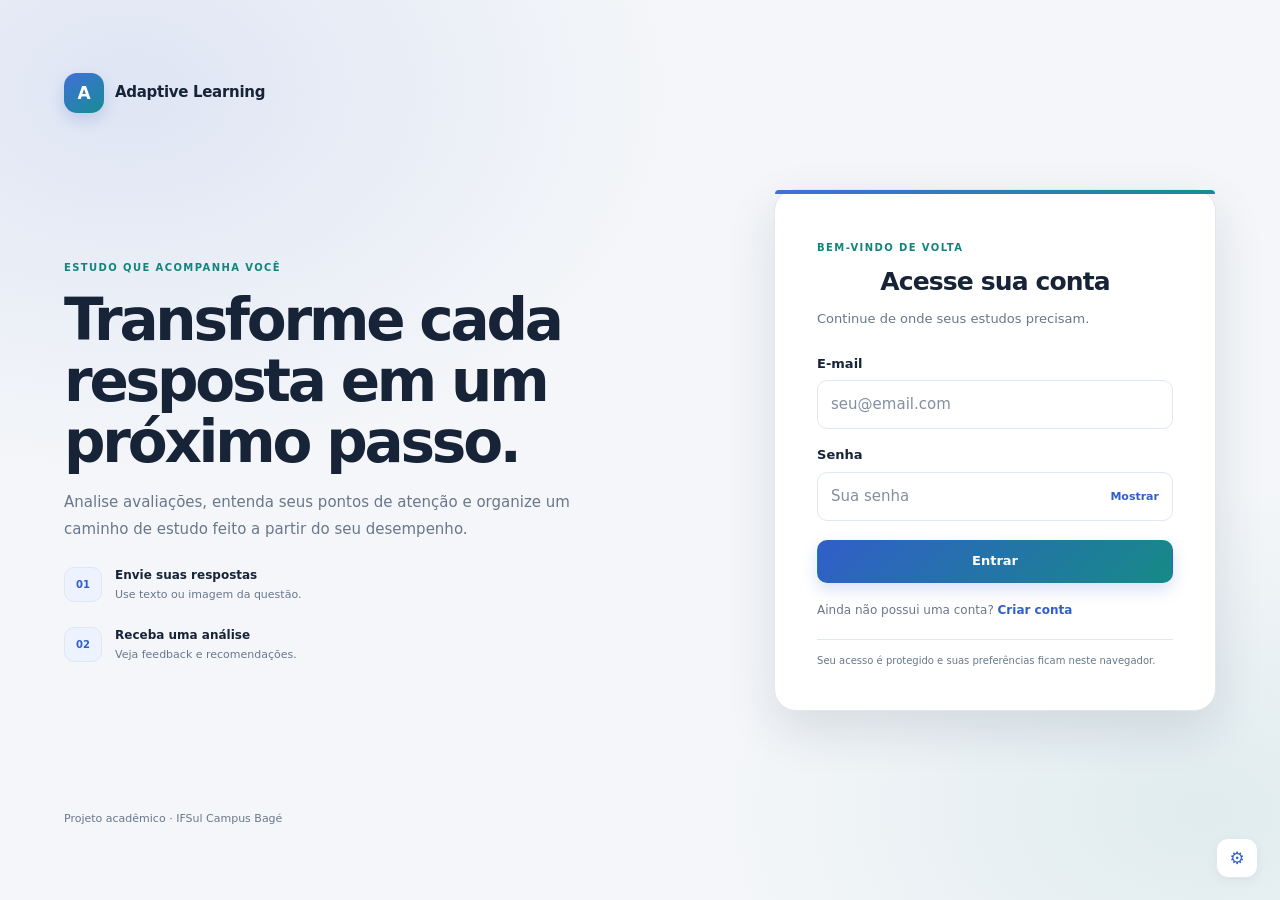
==== commit 869d0b78: "Final commit probably" ====
--- a/frontend/exam.html
+++ b/frontend/exam.html
@@ -4,6 +4,7 @@
 <head>
     <meta charset="UTF-8">
     <meta name="viewport" content="width=device-width, initial-scale=1.0">
+    <meta http-equiv="Content-Security-Policy" content="default-src 'self'; base-uri 'self'; object-src 'none'; form-action 'self'; script-src 'self' https://vlibras.gov.br; style-src 'self' 'unsafe-inline' https://vlibras.gov.br; img-src 'self' data: blob: https://vlibras.gov.br; font-src 'self' data: https://vlibras.gov.br; connect-src 'self' http://127.0.0.1:8000 http://localhost:8000 https://vlibras.gov.br; frame-src https://vlibras.gov.br">
     <script src="js/theme-init.js"></script>
     <title>Avaliações | Adaptive Learning</title>
     <link rel="stylesheet" href="css/style.css">
@@ -28,7 +29,9 @@
     </main>
 
     <script defer src="https://vlibras.gov.br/app/vlibras-plugin.js"></script>
+    <script src="js/config.js"></script>
     <script src="js/ui.js"></script>
+    <script src="js/i18n.js"></script>
     <script src="js/exam.js"></script>
 </body>
 
--- a/frontend/css/product.css
+++ b/frontend/css/product.css
@@ -113,6 +113,8 @@
 .nav-search-wrap input::placeholder, .sidebar-search input::placeholder { color: var(--muted); }
 kbd { background: var(--surface); border: 1px solid var(--border); border-radius: 6px; box-shadow: 0 1px 0 var(--border); color: var(--muted-strong); font: 600 10px/1.4 ui-monospace, SFMono-Regular, Menlo, monospace; padding: 3px 6px; white-space: nowrap; }
 .topbar-user { align-items: center; color: var(--text); display: flex; gap: 10px; margin: 0; }
+.topbar-user { background: transparent; border: 0; border-radius: 12px; cursor: pointer; font: inherit; padding: 5px 8px; text-align: left; }
+.topbar-user:hover, .topbar-user:focus-visible { background: var(--surface-soft); outline-color: var(--brand); }
 .user-avatar { align-items: center; background: var(--brand-soft); border: 1px solid color-mix(in srgb, var(--brand) 22%, var(--border)); border-radius: 50%; color: var(--brand); display: flex; font-size: 12px; font-weight: 800; height: 38px; justify-content: center; width: 38px; }
 .user-topbar-copy { display: grid; line-height: 1.3; }
 .user-topbar-copy strong { color: var(--text); font-size: 12px; max-width: 160px; overflow: hidden; text-overflow: ellipsis; white-space: nowrap; }
@@ -189,8 +191,8 @@
 .dashboard-card p, .info-card p, .recommendations-card p { color: var(--muted); line-height: 1.65; }
 .highlight-card { background: linear-gradient(135deg, var(--surface), var(--brand-soft)); border-color: color-mix(in srgb, var(--brand) 25%, var(--border)); grid-column: span 2; }
 .card-icon { align-items: center; background: var(--brand-soft); border: 1px solid color-mix(in srgb, var(--brand) 20%, var(--border)); border-radius: 14px; color: var(--brand); display: flex; font-size: 20px; height: 48px; justify-content: center; margin-bottom: 15px; width: 48px; }
-.primary-button, .auth-card form button { background: linear-gradient(135deg, #315ec9, #168a87); border: 1px solid transparent; border-radius: 10px; box-shadow: 0 7px 16px rgba(49, 94, 201, .18); color: #fff; cursor: pointer; font-size: 13px; font-weight: 730; min-height: 43px; padding: 10px 16px; transition: filter .16s ease, transform .16s ease, box-shadow .16s ease; }
-.primary-button:hover, .auth-card form button:hover { box-shadow: 0 10px 22px rgba(49,94,201,.24); filter: saturate(1.1); transform: translateY(-1px); }
+.primary-button, .auth-card form button:not(.password-visibility-toggle) { background: linear-gradient(135deg, #315ec9, #168a87); border: 1px solid transparent; border-radius: 10px; box-shadow: 0 7px 16px rgba(49, 94, 201, .18); color: #fff; cursor: pointer; font-size: 13px; font-weight: 730; min-height: 43px; padding: 10px 16px; transition: filter .16s ease, transform .16s ease, box-shadow .16s ease; }
+.primary-button:hover, .auth-card form button:not(.password-visibility-toggle):hover { box-shadow: 0 10px 22px rgba(49,94,201,.24); filter: saturate(1.1); transform: translateY(-1px); }
 .primary-button:disabled, .secondary-button:disabled, button:disabled { cursor: not-allowed; opacity: .58; transform: none; }
 .secondary-button { background: var(--surface); border: 1px solid var(--border); border-radius: 10px; color: var(--text); cursor: pointer; font-size: 13px; font-weight: 660; min-height: 41px; padding: 9px 14px; transition: background .16s ease, border-color .16s ease, color .16s ease; }
 .secondary-button:hover { background: var(--surface-soft); border-color: var(--brand); color: var(--brand); }
@@ -216,6 +218,43 @@
 .home-performance-item span, .home-priority-row span, .study-plan-meta { color: var(--muted); }
 .home-priority-row, .study-plan-block, .study-plan-item, .assessment-question-text { background: var(--surface-soft); border-color: var(--border); color: var(--text); }
 .study-plan-item { border-radius: 10px; }
+.study-plan-panel { padding: clamp(20px, 3vw, 31px); }
+.study-plan-start { align-items: center; display: grid; gap: 18px; grid-template-columns: auto minmax(0, 1fr) auto; }
+.study-plan-start-icon { align-items: center; background: var(--brand-soft); border: 1px solid color-mix(in srgb, var(--brand) 26%, var(--border)); border-radius: 15px; color: var(--brand); display: flex; flex: 0 0 auto; font-size: 21px; font-weight: 850; height: 51px; justify-content: center; width: 51px; }
+.study-plan-start .eyebrow, .study-plan-result .eyebrow { margin: 0 0 5px; }
+.study-plan-start h2, .study-plan-result h2 { color: var(--text); font-size: clamp(19px, 2.2vw, 25px); letter-spacing: -.035em; margin: 0; }
+.study-plan-start p:not(.eyebrow), .study-plan-result-header > div > p:not(.eyebrow) { color: var(--muted-strong); font-size: 13px; line-height: 1.65; margin: 5px 0 0; max-width: 620px; }
+.study-plan-start-error .study-plan-start-icon { background: var(--danger-soft); border-color: color-mix(in srgb, var(--danger) 30%, var(--border)); color: var(--danger); }
+.study-plan-generate-button { margin: 0; white-space: nowrap; }
+.study-plan-loading, .study-plan-success-empty { align-items: center; background: var(--surface-soft); border: 1px solid var(--border); border-radius: 14px; display: flex; gap: 13px; min-height: 96px; padding: 19px; }
+.study-plan-loading > div { display: grid; gap: 3px; }
+.study-plan-loading strong, .study-plan-success-empty strong { color: var(--text); font-size: 14px; }
+.study-plan-loading span:not(.loading-spinner), .study-plan-success-empty p { color: var(--muted-strong); font-size: 12px; line-height: 1.55; margin: 0; }
+.study-plan-success-empty > span { align-items: center; background: var(--success-soft); border-radius: 50%; color: var(--success); display: inline-flex; flex: 0 0 auto; font-weight: 850; height: 34px; justify-content: center; width: 34px; }
+.study-plan-success-empty > div { display: grid; gap: 4px; }
+.study-plan-success-empty .secondary-button { margin-left: auto; white-space: nowrap; }
+.study-plan-result { display: grid; gap: 18px; }
+.study-plan-result-header { align-items: center; background: linear-gradient(135deg, color-mix(in srgb, var(--brand-soft) 74%, var(--surface)), var(--surface)); border: 1px solid var(--border); border-radius: 15px; display: flex; gap: 18px; justify-content: space-between; padding: clamp(17px, 2.5vw, 24px); }
+.study-plan-summary { background: var(--surface); border: 1px solid var(--border); border-radius: 12px; display: grid; flex: 0 0 auto; gap: 2px; min-width: 105px; padding: 12px; text-align: center; }
+.study-plan-summary strong { color: var(--brand); font-size: 21px; letter-spacing: -.04em; }
+.study-plan-summary span { color: var(--muted-strong); font-size: 10px; font-weight: 700; }
+.study-plan-list { display: grid; gap: 12px; }
+.study-plan-result .study-plan-item { background: var(--surface); border: 1px solid var(--border); border-radius: 14px; color: var(--text); padding: clamp(17px, 2.4vw, 23px); }
+.study-plan-item-header { align-items: center; display: grid; gap: 11px; grid-template-columns: auto minmax(0, 1fr) auto; }
+.study-plan-order { align-items: center; background: var(--brand-soft); border-radius: 9px; color: var(--brand); display: flex; font-size: 11px; font-weight: 850; height: 34px; justify-content: center; letter-spacing: .04em; width: 34px; }
+.study-plan-label { color: var(--muted); font-size: 9px; font-weight: 800; letter-spacing: .11em; margin: 0 0 3px; }
+.study-plan-result .study-plan-item h3 { color: var(--text); font-size: 16px; letter-spacing: -.02em; margin: 0; }
+.study-plan-badges { display: flex; flex-wrap: wrap; gap: 6px; justify-content: flex-end; }
+.study-plan-badges span { background: var(--teal-soft); border-radius: 999px; color: var(--teal); font-size: 10px; font-weight: 750; padding: 5px 8px; white-space: nowrap; }
+.study-plan-reason, .study-plan-goal { border-top: 1px solid var(--border); display: grid; gap: 3px; margin-top: 15px; padding-top: 13px; }
+.study-plan-reason strong, .study-plan-goal strong { color: var(--text); font-size: 11px; }
+.study-plan-reason p, .study-plan-goal p { color: var(--muted-strong); font-size: 12px; line-height: 1.62; margin: 0; }
+.study-plan-actions-grid { display: grid; gap: 10px; grid-template-columns: repeat(2, minmax(0, 1fr)); margin-top: 14px; }
+.study-plan-actions-grid section { background: var(--surface-soft); border-radius: 10px; padding: 12px; }
+.study-plan-actions-grid h4 { color: var(--text); font-size: 11px; margin: 0 0 7px; }
+.study-plan-actions-grid ul { color: var(--muted-strong); display: grid; font-size: 12px; gap: 5px; line-height: 1.5; margin: 0; padding-left: 17px; }
+.study-plan-footer { align-items: center; border-top: 1px solid var(--border); color: var(--muted-strong); display: flex; font-size: 11px; gap: 16px; justify-content: space-between; padding-top: 15px; }
+.study-plan-footer .secondary-button { margin: 0; white-space: nowrap; }
 .technology-list span { background: var(--brand-soft); border: 1px solid var(--border); border-radius: 999px; color: var(--brand); font-weight: 650; }
 .project-author { color: var(--muted); }
 .section-title { color: var(--text); }
@@ -342,9 +381,47 @@
 .history-container, #history-container, #topic-performance-container, #admin-users-container { color: var(--text); }
 .user-row, .history-row, .topic-performance-row { border-color: var(--border); }
 .user-row, .history-row { background: var(--surface); border-radius: 12px; }
+.user-row[hidden] { display: none !important; }
 .user-info strong, .history-main strong, .topic-performance-header strong { color: var(--text); }
 .user-info span, .history-main span, .topic-performance-header span { color: var(--muted); }
 .role-select { min-height: 38px; padding: 6px 9px; }
+
+/* Admin overview and account profile */
+.admin-overview-card { background: var(--surface); border: 1px solid var(--border); border-radius: var(--radius); box-shadow: var(--shadow-sm); grid-column: 1 / -1; padding: clamp(21px, 3vw, 30px); }
+.admin-overview-heading { align-items: center; display: flex; gap: 20px; justify-content: space-between; }
+.admin-overview-heading h2 { color: var(--text); font-size: clamp(19px, 2vw, 24px); letter-spacing: -.035em; margin: 0 0 5px; }
+.admin-overview-heading p:not(.eyebrow) { color: var(--muted); font-size: 12px; margin: 0; }
+.admin-metrics { display: grid; gap: 10px; grid-template-columns: repeat(4, minmax(0, 1fr)); margin-top: 22px; }
+.admin-metrics article { background: var(--surface-soft); border: 1px solid var(--border); border-radius: 12px; display: grid; gap: 6px; min-width: 0; padding: 14px; }
+.admin-metrics article span { color: var(--muted); font-size: 11px; }
+.admin-metrics article strong { color: var(--text); font-size: 26px; letter-spacing: -.04em; }
+.admin-overview-note { color: var(--muted); font-size: 11px; margin: 13px 0 0; }
+.admin-users-toolbar { align-items: center; display: grid; gap: 10px; grid-template-columns: minmax(150px, 1fr) minmax(180px, 1.5fr) minmax(150px, .9fr) auto; margin-bottom: 15px; }
+.admin-users-toolbar > div { display: grid; gap: 3px; }
+.admin-users-toolbar strong { color: var(--text); font-size: 13px; }
+.admin-users-toolbar small { color: var(--muted); font-size: 10px; }
+.admin-users-toolbar input, .admin-users-toolbar select { background: var(--surface); border: 1px solid var(--border); border-radius: 9px; color: var(--text); font: inherit; min-height: 40px; min-width: 0; padding: 8px 11px; }
+.account-dialog { background: var(--surface); border: 1px solid var(--border); border-radius: 20px; box-shadow: var(--shadow-lg); color: var(--text); max-height: min(90vh, 900px); max-width: min(820px, calc(100vw - 28px)); padding: 24px; width: 100%; }
+.account-dialog::backdrop { backdrop-filter: blur(3px); background: rgba(7, 17, 32, .58); }
+.account-dialog-header { align-items: flex-start; border-bottom: 1px solid var(--border); display: flex; justify-content: space-between; margin-bottom: 17px; padding-bottom: 14px; }
+.account-dialog-header .eyebrow { margin: 0 0 4px; }
+.account-dialog-header h2 { color: var(--text); font-size: 22px; margin: 0; }
+.account-dialog-body { display: grid; gap: 13px; grid-template-columns: minmax(0, .85fr) minmax(0, 1fr); max-height: calc(90vh - 100px); overflow: auto; }
+.account-form { background: var(--surface-soft); border: 1px solid var(--border); border-radius: 14px; min-width: 0; padding: 17px; }
+.text-button { background: transparent; border: 0; color: var(--brand); cursor: pointer; font: inherit; font-size: 11px; font-weight: 700; padding: 8px; }
+.account-form { display: grid; gap: 8px; }
+.account-form h3 { color: var(--text); font-size: 14px; margin: 0 0 3px; }
+.account-form label { color: var(--muted-strong); font-size: 11px; font-weight: 700; margin-top: 3px; }
+.account-form input { background: var(--surface); border: 1px solid var(--border); border-radius: 9px; color: var(--text); font: inherit; min-height: 39px; padding: 8px 10px; width: 100%; }
+.account-form input:focus { border-color: var(--brand); box-shadow: 0 0 0 3px color-mix(in srgb, var(--brand) 17%, transparent); outline: 0; }
+.account-form input:disabled { opacity: .7; }
+.account-form small, .field-help { color: var(--muted); font-size: 10px; line-height: 1.5; margin: 0; }
+.account-form button { justify-self: start; margin-top: 4px; }
+.form-status { color: var(--muted); font-size: 11px; margin: 0; min-height: 1em; overflow-wrap: anywhere; }
+:root[data-reading-mode="on"] body:has(#sidebar) .main-content { letter-spacing: .01em; }
+:root[data-reading-mode="on"] body:has(#sidebar) .content-section p,
+:root[data-reading-mode="on"] body:has(#sidebar) .content-section li { line-height: 1.9; max-width: 78ch; }
+:root[data-link-highlight="highlight"] a { text-decoration: underline !important; text-underline-offset: .18em; }
 .user-action-button { background: var(--surface); border-color: var(--border); color: var(--text); }
 .delete-button { color: var(--danger); }
 .progress-bar { background: var(--surface-soft); }
@@ -385,14 +462,37 @@
 .auth-card .form-group { margin-bottom: 16px; }
 .auth-card .form-group label { display: block; margin-bottom: 6px; }
 .auth-card .form-group input { min-height: 45px; width: 100%; }
-.auth-card form button { margin-top: 3px; width: 100%; }
+.auth-card form button:not(.password-visibility-toggle) { margin-top: 3px; width: 100%; }
 .auth-link { color: var(--muted); font-size: 12px; margin-top: 18px; text-align: left; }
 .auth-link a { color: var(--brand); font-weight: 750; text-decoration: none; }
 .auth-link a:hover { text-decoration: underline; }
 .auth-privacy { border-top: 1px solid var(--border); color: var(--muted); font-size: 10px; line-height: 1.5; margin: 20px 0 0; padding-top: 13px; }
-.password-input-wrap { position: relative; }
-.password-input-wrap input { padding-right: 75px !important; }
-.password-visibility-toggle { background: transparent; border: 0; border-radius: 7px; color: var(--brand); cursor: pointer; font-size: 11px; font-weight: 750; padding: 6px; position: absolute; right: 7px; top: 50%; transform: translateY(-50%); }
+.auth-card form .password-input-wrap { display: block; position: relative; width: 100%; }
+.auth-card form .password-input-wrap > input { display: block; padding-right: 78px !important; width: 100%; }
+/* Must override the broad legacy rule for form buttons used by the submit action. */
+.auth-card form .password-input-wrap > .password-visibility-toggle {
+    align-items: center;
+    background: transparent !important;
+    border: 0 !important;
+    box-shadow: none !important;
+    color: var(--brand) !important;
+    cursor: pointer;
+    display: inline-flex;
+    font-size: 11px;
+    font-weight: 750;
+    height: 32px !important;
+    justify-content: center;
+    margin: 0 !important;
+    min-height: 32px !important;
+    padding: 6px 8px !important;
+    position: absolute;
+    right: 6px;
+    top: 50%;
+    transform: translateY(-50%) !important;
+    width: auto !important;
+    z-index: 1;
+}
+.auth-card form .password-input-wrap > .password-visibility-toggle:hover { filter: none !important; text-decoration: underline; }
 #login-message, #register-message { color: var(--muted-strong); font-size: 12px; }
 
 /* Quick preferences panel and page controls */
@@ -479,6 +579,35 @@
     .auth-intro { display: none; }
     .auth-card { align-self: center; max-width: 460px; }
     .auth-card h1 { font-size: 23px; }
+    .study-plan-start { align-items: flex-start; grid-template-columns: auto minmax(0, 1fr); }
+    .study-plan-start .study-plan-generate-button { grid-column: 1 / -1; width: 100%; }
+    .study-plan-result-header, .study-plan-success-empty { align-items: flex-start; flex-direction: column; }
+    .study-plan-summary, .study-plan-success-empty .secondary-button { margin-left: 0; }
+    .study-plan-summary { text-align: left; width: 100%; }
+}
+
+@media (max-width: 560px) {
+    .study-plan-item-header { align-items: flex-start; grid-template-columns: auto minmax(0, 1fr); }
+    .study-plan-badges { grid-column: 1 / -1; justify-content: flex-start; }
+    .study-plan-actions-grid { grid-template-columns: 1fr; }
+    .study-plan-footer { align-items: flex-start; flex-direction: column; }
+    .study-plan-footer .secondary-button { width: 100%; }
+}
+
+@media (max-width: 820px) {
+    .admin-metrics { grid-template-columns: repeat(2, minmax(0, 1fr)); }
+    .admin-users-toolbar { grid-template-columns: 1fr 1fr; }
+    .admin-users-toolbar > div { grid-column: 1 / -1; }
+    .admin-overview-heading { align-items: flex-start; flex-direction: column; }
+    .account-dialog-body { grid-template-columns: 1fr; }
+    .topbar-user { display: flex !important; margin-left: 0; padding: 4px; }
+    .user-topbar-copy { display: none; }
+}
+
+@media (max-width: 540px) {
+    .account-dialog { padding: 17px; }
+    .admin-users-toolbar { grid-template-columns: 1fr; }
+    .admin-users-toolbar > div { grid-column: auto; }
 }
 
 @media (max-width: 400px) {
